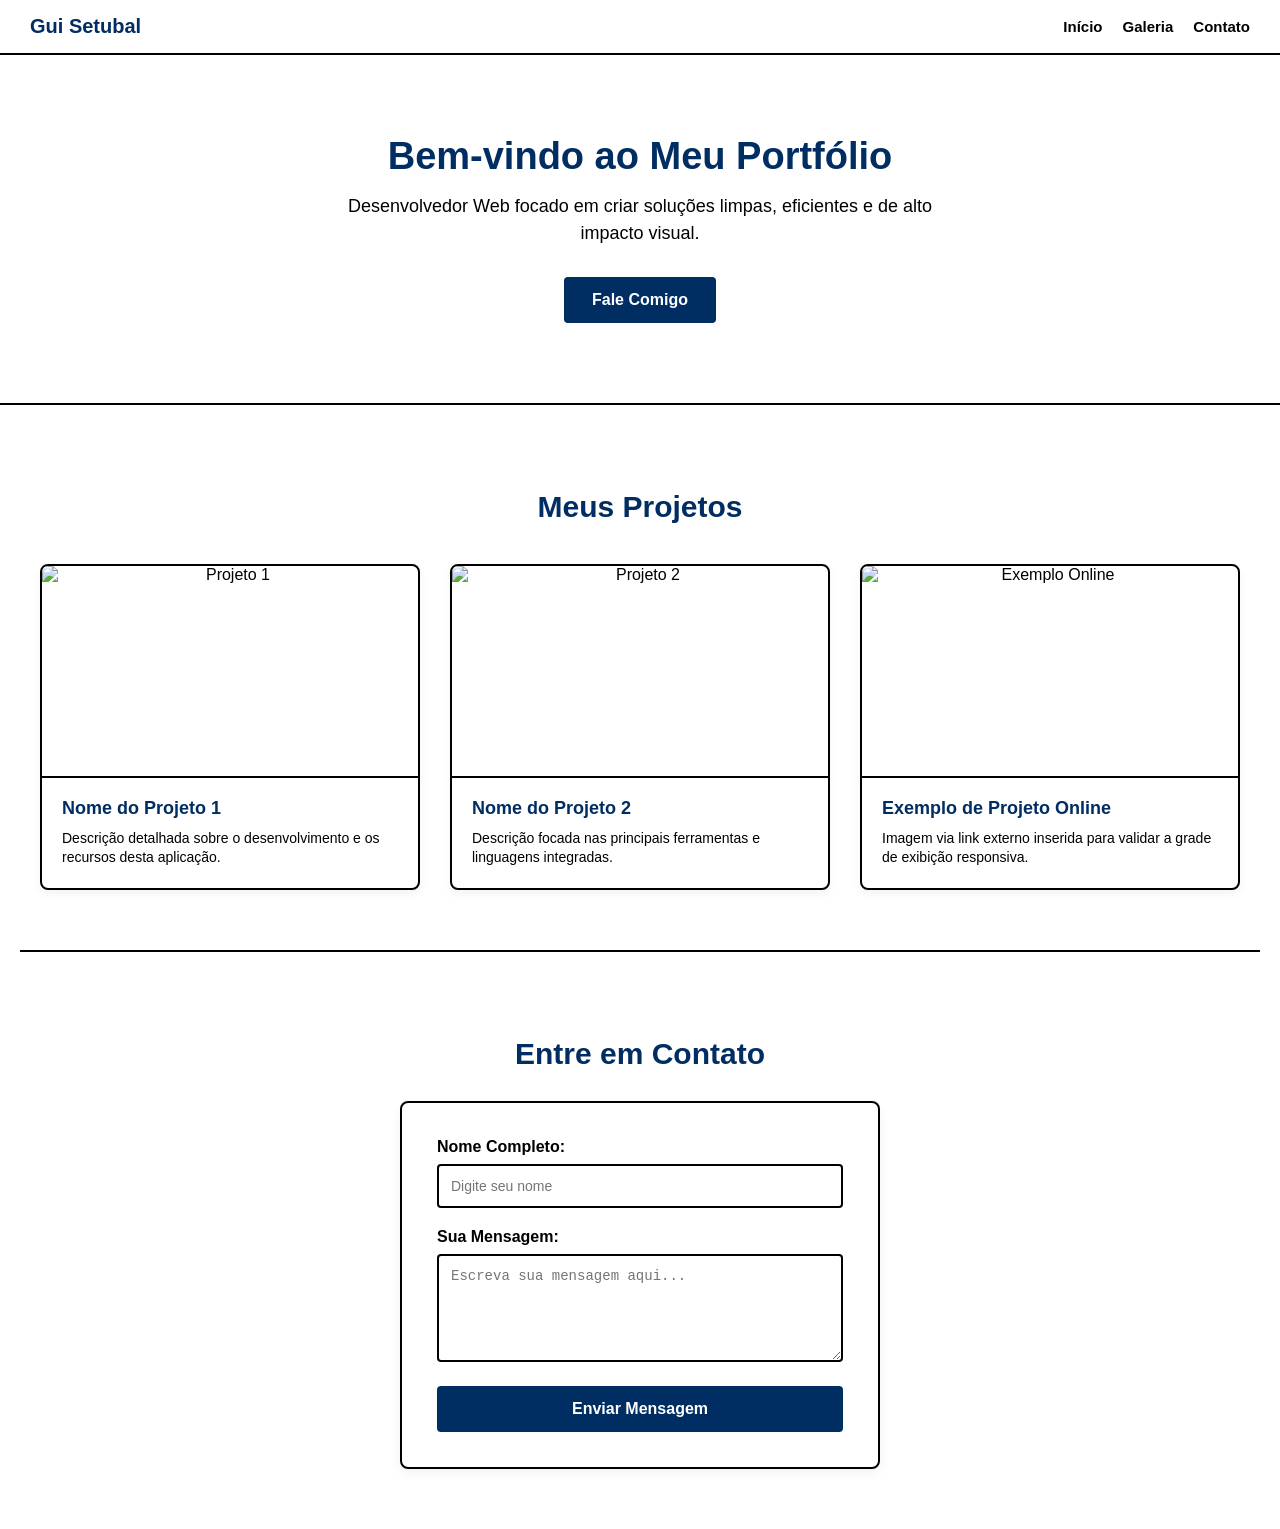
==== index.html @ 9af9012b "Revamp portfolio layout and navigation" ====
<!DOCTYPE html>
<html lang="pt-BR">
<head>
    <meta charset="UTF-8">
    <meta name="viewport" content="width=device-width, initial-scale=1.0">
    <title>Meu Portfólio Completo - Gui Setubal</title>
    <style>
        /* Paleta de Cores Estrita: Azul Escuro, Preto e Branco */
        body {
            font-family: Arial, sans-serif;
            background-color: #ffffff; /* Fundo Branco */
            margin: 0;
            padding: 0;
            color: #000000; /* Texto Preto */
            scroll-behavior: smooth; /* Rolagem suave ao clicar nos links */
        }

        /* --- MENU DE NAVEGAÇÃO --- */
        nav {
            background-color: #ffffff;
            padding: 15px 30px;
            border-bottom: 2px solid #000000; /* Divisória Preta */
            display: flex;
            justify-content: space-between;
            align-items: center;
            position: sticky;
            top: 0;
            z-index: 1000;
        }

        nav .logo {
            font-weight: bold;
            font-size: 20px;
            color: #002d62; /* Azul Escuro */
        }

        nav ul {
            list-style: none;
            margin: 0;
            padding: 0;
            display: flex;
            gap: 20px;
        }

        nav ul li a {
            text-decoration: none;
            color: #000000; /* Texto Preto */
            font-weight: bold;
            font-size: 15px;
            transition: color 0.2s;
        }

        nav ul li a:hover {
            color: #002d62; /* Azul Escuro no Hover */
        }

        /* --- SEÇÃO 1: INÍCIO (HERO) --- */
        .hero {
            text-align: center;
            padding: 80px 20px;
            background-color: #ffffff;
            border-bottom: 2px solid #000000; /* Divisória Preta */
            display: flex;
            flex-direction: column;
            align-items: center;
        }

        .hero h1 {
            font-size: 38px;
            color: #002d62; /* Azul Escuro */
            margin: 0 0 15px 0;
        }

        .hero p {
            font-size: 18px;
            color: #000000; /* Texto Preto */
            margin: 0 0 30px 0;
            max-width: 600px;
            line-height: 1.5;
        }

        .btn-acao {
            display: inline-block;
            background-color: #002d62; /* Azul Escuro */
            color: #ffffff; /* Texto Branco */
            text-decoration: none;
            padding: 14px 28px;
            border-radius: 4px;
            font-weight: bold;
            font-size: 16px;
            transition: background-color 0.2s;
        }

        .btn-acao:hover {
            background-color: #001f3f; /* Azul Mais Escuro */
        }

        /* --- SEÇÃO 2: GALERIA DE PROJETOS --- */
        .secao-galeria {
            max-width: 1200px;
            margin: 0 auto;
            padding: 60px 20px;
            text-align: center;
            border-bottom: 2px solid #000000; /* Divisória Preta */
        }

        .secao-galeria h2 {
            font-size: 30px;
            color: #002d62; /* Azul Escuro */
            margin-bottom: 40px;
        }

        .galeria-grid {
            display: grid;
            grid-template-columns: repeat(auto-fit, minmax(280px, 1fr));
            gap: 30px;
            width: 100%;
        }

        .projeto-card {
            background-color: #ffffff;
            border-radius: 8px;
            overflow: hidden;
            border: 2px solid #000000; /* Borda Preta */
            box-shadow: 0 4px 10px rgba(0,0,0,0.05);
            transition: transform 0.2s;
        }

        .projeto-card:hover {
            transform: scale(1.02);
            border-color: #002d62; /* Muda para Azul Escuro no Hover */
        }

        .projeto-card img {
            width: 100%;
            height: 210px;
            object-fit: cover;
            display: block;
            border-bottom: 2px solid #000000; /* Divisória Preta */
        }

        .projeto-info {
            padding: 20px;
            text-align: left;
        }

        .projeto-info h3 {
            margin: 0 0 10px 0;
            font-size: 18px;
            color: #002d62; /* Azul Escuro */
        }

        .projeto-info p {
            margin: 0;
            font-size: 14px;
            color: #000000; /* Texto Preto */
            line-height: 1.4;
        }

        /* --- SEÇÃO 3: FORMULÁRIO DE CONTATO --- */
        .secao-contato {
            max-width: 1200px;
            margin: 0 auto;
            padding: 60px 20px;
            display: flex;
            flex-direction: column;
            align-items: center;
            text-align: center;
        }

        .secao-contato h2 {
            font-size: 30px;
            color: #002d62; /* Azul Escuro */
            margin-bottom: 30px;
        }

        .form-container {
            background: #ffffff;
            padding: 35px;
            border-radius: 8px;
            border: 2px solid #000000; /* Borda Preta */
            box-shadow: 0 4px 12px rgba(0,0,0,0.05);
            max-width: 480px;
            width: 100%;
            box-sizing: border-box;
        }

        .form-group {
            margin-bottom: 20px;
            text-align: left;
        }

        .form-group label {
            display: block;
            margin-bottom: 8px;
            font-weight: bold;
            color: #000000; /* Texto Preto */
        }

        .form-group input, .form-group textarea {
            width: 100%;
            padding: 12px;
            border: 2px solid #000000; /* Campos com Borda Preta */
            border-radius: 4px;
            box-sizing: border-box;
            background-color: #ffffff;
            color: #000000; /* Entrada Preta */
            font-size: 14px;
        }

        .form-group input:focus, .form-group textarea:focus {
            outline: none;
            border-color: #002d62; /* Foco muda para Azul Escuro */
        }

        .btn-enviar {
            background-color: #002d62; /* Azul Escuro */
            color: #ffffff; /* Texto Branco */
            border: none;
            padding: 14px;
            width: 100%;
            border-radius: 4px;
            cursor: pointer;
            font-size: 16px;
            font-weight: bold;
            transition: background-color 0.2s;
        }

        .btn-enviar:hover {
            background-color: #001f3f; /* Azul Mais Escuro */
        }
    </style>
</head>
<body>

    <!-- Menu Superior de Navegação -->
    <nav>
        <div class="logo">Gui Setubal</div>
        <ul>
            <li><a href="#inicio">Início</a></li>
            <li><a href="#galeria">Galeria</a></li>
            <li><a href="#contato">Contato</a></li>
        </ul>
    </nav>

    <!-- 1. Seção Início -->
    <header id="inicio" class="hero">
        <h1>Bem-vindo ao Meu Portfólio</h1>
        <p>Desenvolvedor Web focado em criar soluções limpas, eficientes e de alto impacto visual.</p>
        <a href="#contato" class="btn-acao">Fale Comigo</a>
    </header>

    <!-- 2. Seção Galeria -->
    <section id="galeria" class="secao-galeria">
        <h2>Meus Projetos</h2>
        <div class="galeria-grid">
            
            <div class="projeto-card">
                <img src="foto1.jpg" alt="Projeto 1">
                <div class="projeto-info">
                    <h3>Nome do Projeto 1</h3>
                    <p>Descrição detalhada sobre o desenvolvimento e os recursos desta aplicação.</p>
                </div>
            </div>

            <div class="projeto-card">
                <img src="foto2.jpg" alt="Projeto 2">
                <div class="projeto-info">
                    <h3>Nome do Projeto 2</h3>
                    <p>Descrição focada nas principais ferramentas e linguagens integradas.</p>
                </div>
            </div>

            <div class="projeto-card">
                <img src="https://picsum.photos" alt="Exemplo Online">
                <div class="projeto-info">
                    <h3>Exemplo de Projeto Online</h3>
                    <p>Imagem via link externo inserida para validar a grade de exibição responsiva.</p>
                </div>
            </div>

        </div>
    </section>

    <!-- 3. Seção Contato -->
    <section id="contato" class="secao-contato">
        <h2>Entre em Contato</h2>
        <div class="form-container">
            <form id="meuFormulario" onsubmit="enviarFormulario(event)">
                <div class="form-group">
                    <label for="nome">Nome Completo:</label>
                    <input type="text" id="nome" required placeholder="Digite seu nome">
                </div>
                <div class="form-group">
                    <label for="mensagem">Sua Mensagem:</label>
                    <textarea id="mensagem" rows="5" required placeholder="Escreva sua mensagem aqui..."></textarea>
                </div>
                <button type="submit" class="btn-enviar">Enviar Mensagem</button>
            </form>
        </div>
    </section>

    <!-- JavaScript Simples Integrado (Alert Clássico) -->
    <script>
        function enviarFormulario(event) {
            event.preventDefault(); // Impede o reload da página
            
            alert("Mensagem enviada!"); // Retorna o comportamento original do alert
            
            document.getElementById("meuFormulario").reset(); // Limpa os campos após envio
        }
    </script>

</body>
</html>
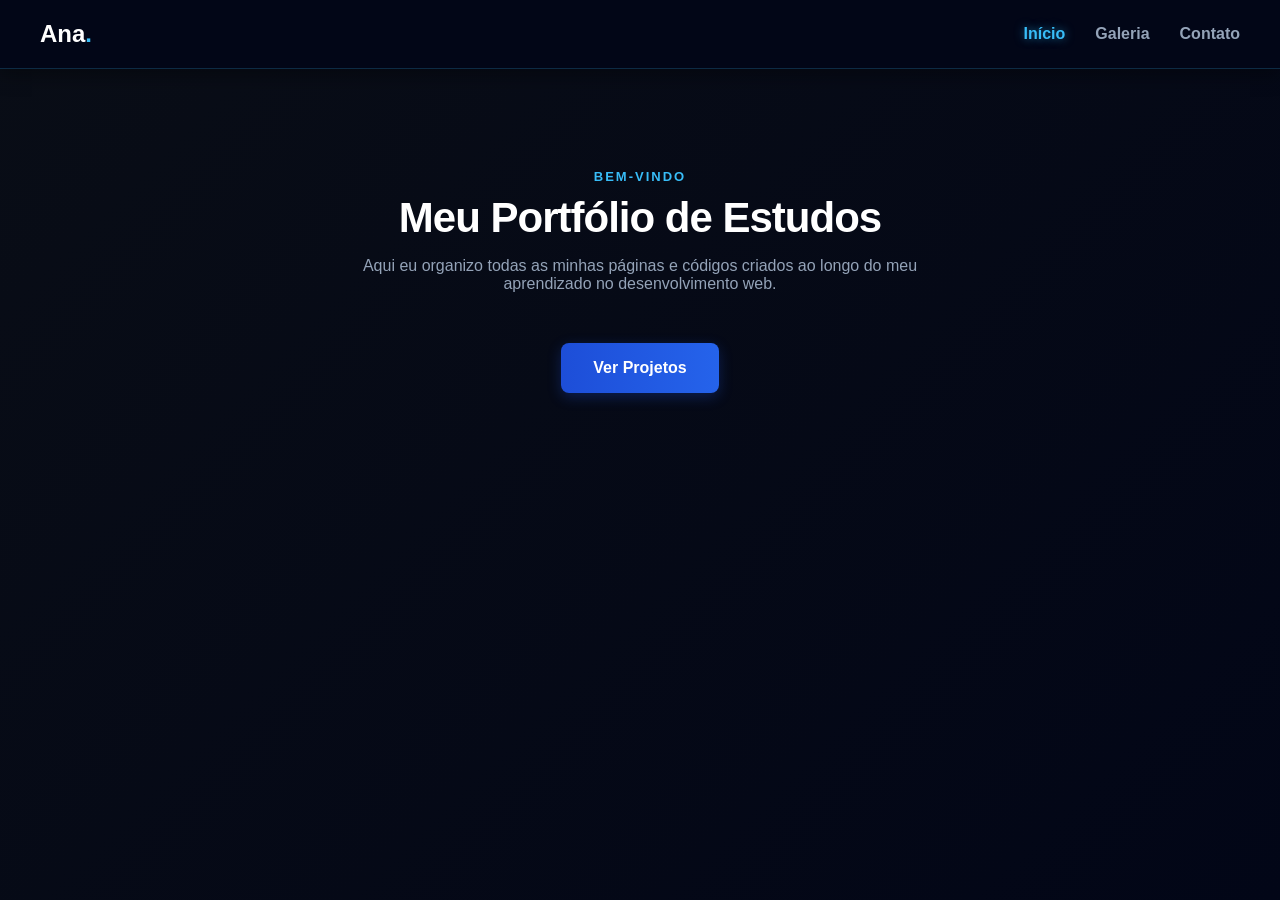
==== commit c09fdc85: "Revise index.html for new portfolio layout Replaced the original portfolio content with a new struct" ====
--- a/index.html
+++ b/index.html
@@ -3,313 +3,29 @@
 <head>
     <meta charset="UTF-8">
     <meta name="viewport" content="width=device-width, initial-scale=1.0">
-    <title>Meu Portfólio Completo - Gui Setubal</title>
-    <style>
-        /* Paleta de Cores Estrita: Azul Escuro, Preto e Branco */
-        body {
-            font-family: Arial, sans-serif;
-            background-color: #ffffff; /* Fundo Branco */
-            margin: 0;
-            padding: 0;
-            color: #000000; /* Texto Preto */
-            scroll-behavior: smooth; /* Rolagem suave ao clicar nos links */
-        }
-
-        /* --- MENU DE NAVEGAÇÃO --- */
-        nav {
-            background-color: #ffffff;
-            padding: 15px 30px;
-            border-bottom: 2px solid #000000; /* Divisória Preta */
-            display: flex;
-            justify-content: space-between;
-            align-items: center;
-            position: sticky;
-            top: 0;
-            z-index: 1000;
-        }
-
-        nav .logo {
-            font-weight: bold;
-            font-size: 20px;
-            color: #002d62; /* Azul Escuro */
-        }
-
-        nav ul {
-            list-style: none;
-            margin: 0;
-            padding: 0;
-            display: flex;
-            gap: 20px;
-        }
-
-        nav ul li a {
-            text-decoration: none;
-            color: #000000; /* Texto Preto */
-            font-weight: bold;
-            font-size: 15px;
-            transition: color 0.2s;
-        }
-
-        nav ul li a:hover {
-            color: #002d62; /* Azul Escuro no Hover */
-        }
-
-        /* --- SEÇÃO 1: INÍCIO (HERO) --- */
-        .hero {
-            text-align: center;
-            padding: 80px 20px;
-            background-color: #ffffff;
-            border-bottom: 2px solid #000000; /* Divisória Preta */
-            display: flex;
-            flex-direction: column;
-            align-items: center;
-        }
-
-        .hero h1 {
-            font-size: 38px;
-            color: #002d62; /* Azul Escuro */
-            margin: 0 0 15px 0;
-        }
-
-        .hero p {
-            font-size: 18px;
-            color: #000000; /* Texto Preto */
-            margin: 0 0 30px 0;
-            max-width: 600px;
-            line-height: 1.5;
-        }
-
-        .btn-acao {
-            display: inline-block;
-            background-color: #002d62; /* Azul Escuro */
-            color: #ffffff; /* Texto Branco */
-            text-decoration: none;
-            padding: 14px 28px;
-            border-radius: 4px;
-            font-weight: bold;
-            font-size: 16px;
-            transition: background-color 0.2s;
-        }
-
-        .btn-acao:hover {
-            background-color: #001f3f; /* Azul Mais Escuro */
-        }
-
-        /* --- SEÇÃO 2: GALERIA DE PROJETOS --- */
-        .secao-galeria {
-            max-width: 1200px;
-            margin: 0 auto;
-            padding: 60px 20px;
-            text-align: center;
-            border-bottom: 2px solid #000000; /* Divisória Preta */
-        }
-
-        .secao-galeria h2 {
-            font-size: 30px;
-            color: #002d62; /* Azul Escuro */
-            margin-bottom: 40px;
-        }
-
-        .galeria-grid {
-            display: grid;
-            grid-template-columns: repeat(auto-fit, minmax(280px, 1fr));
-            gap: 30px;
-            width: 100%;
-        }
-
-        .projeto-card {
-            background-color: #ffffff;
-            border-radius: 8px;
-            overflow: hidden;
-            border: 2px solid #000000; /* Borda Preta */
-            box-shadow: 0 4px 10px rgba(0,0,0,0.05);
-            transition: transform 0.2s;
-        }
-
-        .projeto-card:hover {
-            transform: scale(1.02);
-            border-color: #002d62; /* Muda para Azul Escuro no Hover */
-        }
-
-        .projeto-card img {
-            width: 100%;
-            height: 210px;
-            object-fit: cover;
-            display: block;
-            border-bottom: 2px solid #000000; /* Divisória Preta */
-        }
-
-        .projeto-info {
-            padding: 20px;
-            text-align: left;
-        }
-
-        .projeto-info h3 {
-            margin: 0 0 10px 0;
-            font-size: 18px;
-            color: #002d62; /* Azul Escuro */
-        }
-
-        .projeto-info p {
-            margin: 0;
-            font-size: 14px;
-            color: #000000; /* Texto Preto */
-            line-height: 1.4;
-        }
-
-        /* --- SEÇÃO 3: FORMULÁRIO DE CONTATO --- */
-        .secao-contato {
-            max-width: 1200px;
-            margin: 0 auto;
-            padding: 60px 20px;
-            display: flex;
-            flex-direction: column;
-            align-items: center;
-            text-align: center;
-        }
-
-        .secao-contato h2 {
-            font-size: 30px;
-            color: #002d62; /* Azul Escuro */
-            margin-bottom: 30px;
-        }
-
-        .form-container {
-            background: #ffffff;
-            padding: 35px;
-            border-radius: 8px;
-            border: 2px solid #000000; /* Borda Preta */
-            box-shadow: 0 4px 12px rgba(0,0,0,0.05);
-            max-width: 480px;
-            width: 100%;
-            box-sizing: border-box;
-        }
-
-        .form-group {
-            margin-bottom: 20px;
-            text-align: left;
-        }
-
-        .form-group label {
-            display: block;
-            margin-bottom: 8px;
-            font-weight: bold;
-            color: #000000; /* Texto Preto */
-        }
-
-        .form-group input, .form-group textarea {
-            width: 100%;
-            padding: 12px;
-            border: 2px solid #000000; /* Campos com Borda Preta */
-            border-radius: 4px;
-            box-sizing: border-box;
-            background-color: #ffffff;
-            color: #000000; /* Entrada Preta */
-            font-size: 14px;
-        }
-
-        .form-group input:focus, .form-group textarea:focus {
-            outline: none;
-            border-color: #002d62; /* Foco muda para Azul Escuro */
-        }
-
-        .btn-enviar {
-            background-color: #002d62; /* Azul Escuro */
-            color: #ffffff; /* Texto Branco */
-            border: none;
-            padding: 14px;
-            width: 100%;
-            border-radius: 4px;
-            cursor: pointer;
-            font-size: 16px;
-            font-weight: bold;
-            transition: background-color 0.2s;
-        }
-
-        .btn-enviar:hover {
-            background-color: #001f3f; /* Azul Mais Escuro */
-        }
-    </style>
+    <title>Início - Portfólio Ana</title>
+    <!-- Vinculando o arquivo CSS externo -->
+    <link rel="stylesheet" href="style.css">
 </head>
 <body>
 
-    <!-- Menu Superior de Navegação -->
+    <!-- Menu Superior Compartilhado -->
     <nav>
-        <div class="logo">Gui Setubal</div>
+        <div class="logo">Ana<span>.</span></div>
         <ul>
-            <li><a href="#inicio">Início</a></li>
-            <li><a href="#galeria">Galeria</a></li>
-            <li><a href="#contato">Contato</a></li>
+            <li><a href="index.html" class="active">Início</a></li>
+            <li><a href="galeria.html">Galeria</a></li>
+            <li><a href="contato.html">Contato</a></li>
         </ul>
     </nav>
 
-    <!-- 1. Seção Início -->
-    <header id="inicio" class="hero">
-        <h1>Bem-vindo ao Meu Portfólio</h1>
-        <p>Desenvolvedor Web focado em criar soluções limpas, eficientes e de alto impacto visual.</p>
-        <a href="#contato" class="btn-acao">Fale Comigo</a>
-    </header>
-
-    <!-- 2. Seção Galeria -->
-    <section id="galeria" class="secao-galeria">
-        <h2>Meus Projetos</h2>
-        <div class="galeria-grid">
-            
-            <div class="projeto-card">
-                <img src="foto1.jpg" alt="Projeto 1">
-                <div class="projeto-info">
-                    <h3>Nome do Projeto 1</h3>
-                    <p>Descrição detalhada sobre o desenvolvimento e os recursos desta aplicação.</p>
-                </div>
-            </div>
-
-            <div class="projeto-card">
-                <img src="foto2.jpg" alt="Projeto 2">
-                <div class="projeto-info">
-                    <h3>Nome do Projeto 2</h3>
-                    <p>Descrição focada nas principais ferramentas e linguagens integradas.</p>
-                </div>
-            </div>
-
-            <div class="projeto-card">
-                <img src="https://picsum.photos" alt="Exemplo Online">
-                <div class="projeto-info">
-                    <h3>Exemplo de Projeto Online</h3>
-                    <p>Imagem via link externo inserida para validar a grade de exibição responsiva.</p>
-                </div>
-            </div>
-
-        </div>
-    </section>
-
-    <!-- 3. Seção Contato -->
-    <section id="contato" class="secao-contato">
-        <h2>Entre em Contato</h2>
-        <div class="form-container">
-            <form id="meuFormulario" onsubmit="enviarFormulario(event)">
-                <div class="form-group">
-                    <label for="nome">Nome Completo:</label>
-                    <input type="text" id="nome" required placeholder="Digite seu nome">
-                </div>
-                <div class="form-group">
-                    <label for="mensagem">Sua Mensagem:</label>
-                    <textarea id="mensagem" rows="5" required placeholder="Escreva sua mensagem aqui..."></textarea>
-                </div>
-                <button type="submit" class="btn-enviar">Enviar Mensagem</button>
-            </form>
-        </div>
-    </section>
-
-    <!-- JavaScript Simples Integrado (Alert Clássico) -->
-    <script>
-        function enviarFormulario(event) {
-            event.preventDefault(); // Impede o reload da página
-            
-            alert("Mensagem enviada!"); // Retorna o comportamento original do alert
-            
-            document.getElementById("meuFormulario").reset(); // Limpa os campos após envio
-        }
-    </script>
+    <!-- Conteúdo do Início -->
+    <main class="hero-home">
+        <span class="sub-tag">Bem-vindo</span>
+        <h1>Meu Portfólio de Estudos</h1>
+        <p class="descricao-pagina" style="max-width: 600px; margin: 0 auto 30px auto;">Aqui eu organizo todas as minhas páginas e códigos criados ao longo do meu aprendizado no desenvolvimento web.</p>
+        <a href="galeria.html" class="btn-home">Ver Projetos</a>
+    </main>
 
 </body>
 </html>
--- a/style.css
+++ b/style.css
@@ -0,0 +1,240 @@
+/* ==================================================== */
+/* PALETA DE CORES: PRETO, BRANCO E AZUL (COM GLOW)     */
+/* ==================================================== */
+body {
+    font-family: 'Segoe UI', Arial, sans-serif;
+    background: linear-gradient(135deg, #090d16 0%, #020617 100%); /* Fundo Escuro Profundo */
+    margin: 0;
+    padding: 0;
+    color: #ffffff; /* Texto Branco */
+    min-height: 100vh;
+}
+
+/* --- MENU DE NAVEGAÇÃO SUPERIOR --- */
+nav {
+    background-color: #020617;
+    padding: 20px 40px;
+    border-bottom: 1px solid rgba(56, 189, 248, 0.2); /* Linha com brilho sutil */
+    display: flex;
+    justify-content: space-between;
+    align-items: center;
+    box-shadow: 0 4px 20px rgba(0, 0, 0, 0.4);
+}
+
+nav .logo {
+    font-weight: 800;
+    font-size: 24px;
+    color: #ffffff;
+}
+
+nav .logo span {
+    color: #38bdf8; /* Ponto azul iluminado no nome */
+}
+
+nav ul {
+    list-style: none;
+    margin: 0;
+    padding: 0;
+    display: flex;
+    gap: 30px;
+}
+
+nav ul li a {
+    text-decoration: none;
+    color: #94a3b8;
+    font-weight: 600;
+    font-size: 16px;
+    transition: all 0.3s ease;
+}
+
+nav ul li a:hover, nav ul li a.active {
+    color: #38bdf8; /* Azul iluminado */
+    text-shadow: 0 0 10px rgba(56, 189, 248, 0.6); /* Brilho suave */
+}
+
+/* --- SEÇÃO PRINCIPAL / TEXTOS --- */
+main {
+    max-width: 1200px;
+    margin: 0 auto;
+    padding: 60px 20px;
+    text-align: center;
+}
+
+.sub-tag {
+    color: #38bdf8;
+    font-size: 13px;
+    font-weight: 700;
+    text-transform: uppercase;
+    letter-spacing: 2px;
+    margin-bottom: 10px;
+    display: block;
+}
+
+h1 {
+    font-size: 42px;
+    color: #ffffff;
+    margin: 0 0 15px 0;
+    font-weight: 800;
+    letter-spacing: -1px;
+}
+
+.descricao-pagina {
+    color: #94a3b8;
+    font-size: 16px;
+    margin-bottom: 50px;
+}
+
+/* --- GRID DA GALERIA DE PROJETOS --- */
+.galeria-grid {
+    display: grid;
+    grid-template-columns: repeat(auto-fit, minmax(300px, 1fr));
+    gap: 30px;
+    width: 100%;
+}
+
+.projeto-card {
+    background-color: #0f172a; /* Caixa do card escura */
+    border-radius: 12px;
+    overflow: hidden;
+    border: 1px solid rgba(255, 255, 255, 0.05);
+    box-shadow: 0 10px 30px rgba(0, 0, 0, 0.3);
+    transition: all 0.3s ease;
+}
+
+.projeto-card:hover {
+    transform: translateY(-5px);
+    border-color: rgba(56, 189, 248, 0.4);
+    box-shadow: 0 10px 30px rgba(56, 189, 248, 0.1); /* Iluminação externa ao passar o mouse */
+}
+
+/* Bloco colorido simulando a imagem enviada */
+.projeto-banner {
+    height: 180px;
+    display: flex;
+    justify-content: center;
+    align-items: center;
+    font-size: 32px;
+    font-weight: 800;
+    color: #ffffff;
+    letter-spacing: 1px;
+}
+
+/* Cores dos Banners baseados na foto do usuário */
+.banner-html { background: linear-gradient(135deg, #1e40af 0%, #3b82f6 100%); }
+.banner-css { background: linear-gradient(135deg, #86198f 0%, #d946ef 100%); }
+.banner-js { background: linear-gradient(135deg, #065f46 0%, #10b981 100%); }
+
+.projeto-info {
+    padding: 25px;
+    text-align: left;
+}
+
+.projeto-tag {
+    color: #38bdf8;
+    font-size: 11px;
+    font-weight: 700;
+    text-transform: uppercase;
+    letter-spacing: 1px;
+    display: block;
+    margin-bottom: 8px;
+}
+
+.projeto-info h3 {
+    margin: 0 0 10px 0;
+    font-size: 20px;
+    color: #ffffff;
+    font-weight: 700;
+}
+
+.projeto-info p {
+    margin: 0;
+    font-size: 14px;
+    color: #94a3b8;
+    line-height: 1.5;
+}
+
+/* --- ESTRUTURA DO FORMULÁRIO DE CONTATO --- */
+.form-container {
+    background-color: #0f172a;
+    padding: 40px;
+    border-radius: 12px;
+    border: 1px solid rgba(255, 255, 255, 0.05);
+    box-shadow: 0 10px 30px rgba(0, 0, 0, 0.3);
+    max-width: 500px;
+    width: 100%;
+    box-sizing: border-box;
+    margin: 0 auto;
+}
+
+.form-group {
+    margin-bottom: 25px;
+    text-align: left;
+}
+
+.form-group label {
+    display: block;
+    margin-bottom: 8px;
+    font-weight: 600;
+    color: #94a3b8;
+    font-size: 14px;
+}
+
+.form-group input, .form-group textarea {
+    width: 100%;
+    padding: 14px;
+    border: 1px solid #334155;
+    border-radius: 8px;
+    box-sizing: border-box;
+    background-color: #020617;
+    color: #ffffff;
+    font-size: 15px;
+    font-family: inherit;
+    transition: all 0.3s ease;
+}
+
+.form-group input:focus, .form-group textarea:focus {
+    outline: none;
+    border-color: #38bdf8;
+    box-shadow: 0 0 0 3px rgba(56, 189, 248, 0.15);
+}
+
+.btn-enviar {
+    background: linear-gradient(90deg, #1d4ed8 0%, #2563eb 100%);
+    color: #ffffff;
+    border: none;
+    padding: 16px;
+    width: 100%;
+    border-radius: 8px;
+    cursor: pointer;
+    font-size: 16px;
+    font-weight: bold;
+    box-shadow: 0 4px 14px rgba(29, 78, 216, 0.3);
+    transition: all 0.2s ease;
+}
+
+.btn-enviar:hover {
+    opacity: 0.95;
+    box-shadow: 0 4px 20px rgba(56, 189, 248, 0.4);
+}
+
+/* --- SEÇÃO HERO DA HOME --- */
+.hero-home {
+    padding: 100px 20px;
+}
+
+.btn-home {
+    display: inline-block;
+    background: linear-gradient(90deg, #1d4ed8 0%, #2563eb 100%);
+    color: white;
+    text-decoration: none;
+    padding: 16px 32px;
+    border-radius: 8px;
+    font-weight: bold;
+    box-shadow: 0 4px 14px rgba(29, 78, 216, 0.3);
+    transition: all 0.2s ease;
+    margin-top: 20px;
+}
+
+.btn-home:hover {
+    box-shadow: 0 4px 20px rgba(56, 189, 248, 0.4);
+}
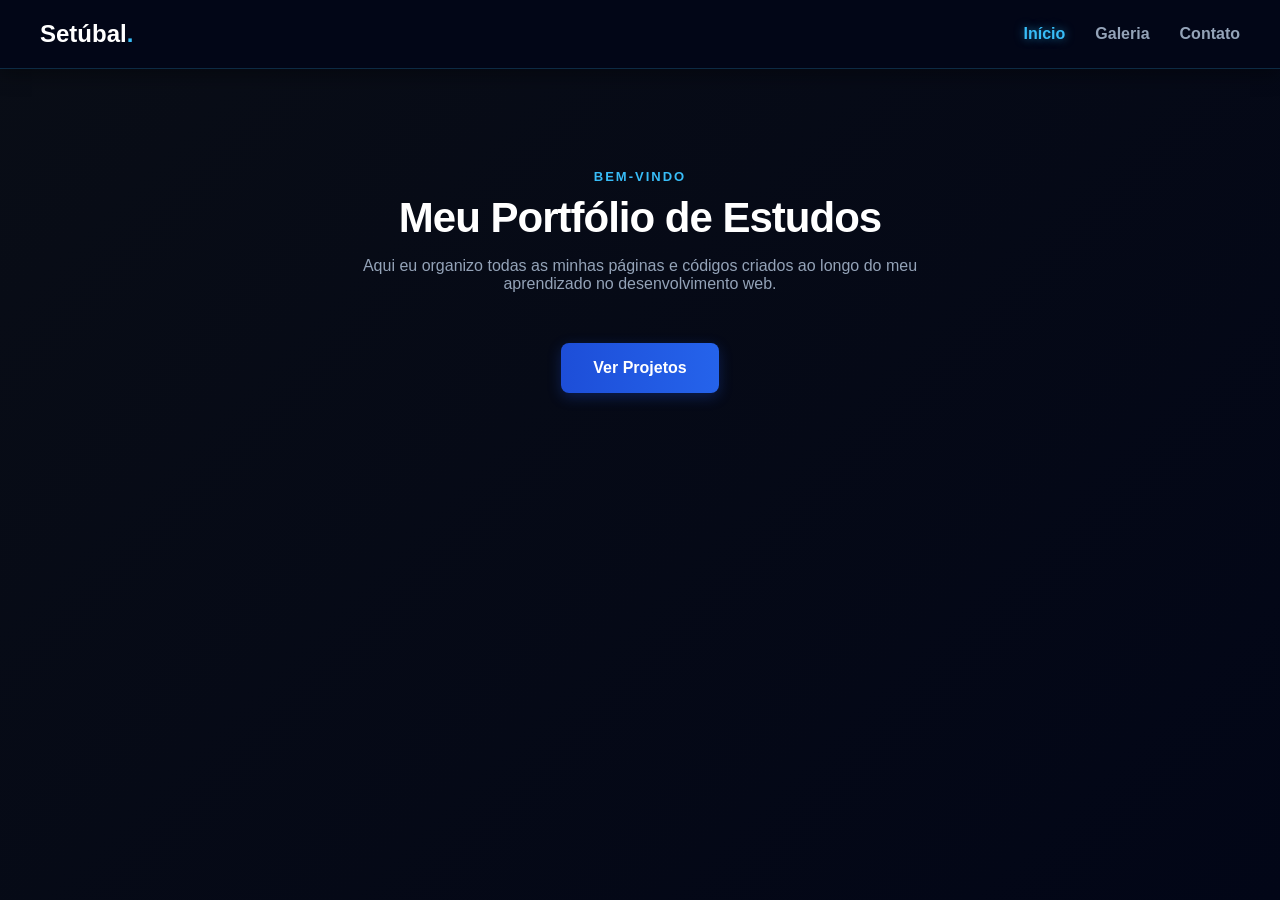
==== commit fdcfe18e: "Update portfolio title and logo in index.html" ====
--- a/index.html
+++ b/index.html
@@ -3,15 +3,14 @@
 <head>
     <meta charset="UTF-8">
     <meta name="viewport" content="width=device-width, initial-scale=1.0">
-    <title>Início - Portfólio Ana</title>
-    <!-- Vinculando o arquivo CSS externo -->
+    <title>Início - Portfólio Setúbal</title>
     <link rel="stylesheet" href="style.css">
 </head>
 <body>
 
-    <!-- Menu Superior Compartilhado -->
+    <!-- Menu Superior Atualizado -->
     <nav>
-        <div class="logo">Ana<span>.</span></div>
+        <div class="logo">Setúbal<span>.</span></div>
         <ul>
             <li><a href="index.html" class="active">Início</a></li>
             <li><a href="galeria.html">Galeria</a></li>
@@ -19,7 +18,6 @@
         </ul>
     </nav>
 
-    <!-- Conteúdo do Início -->
     <main class="hero-home">
         <span class="sub-tag">Bem-vindo</span>
         <h1>Meu Portfólio de Estudos</h1>
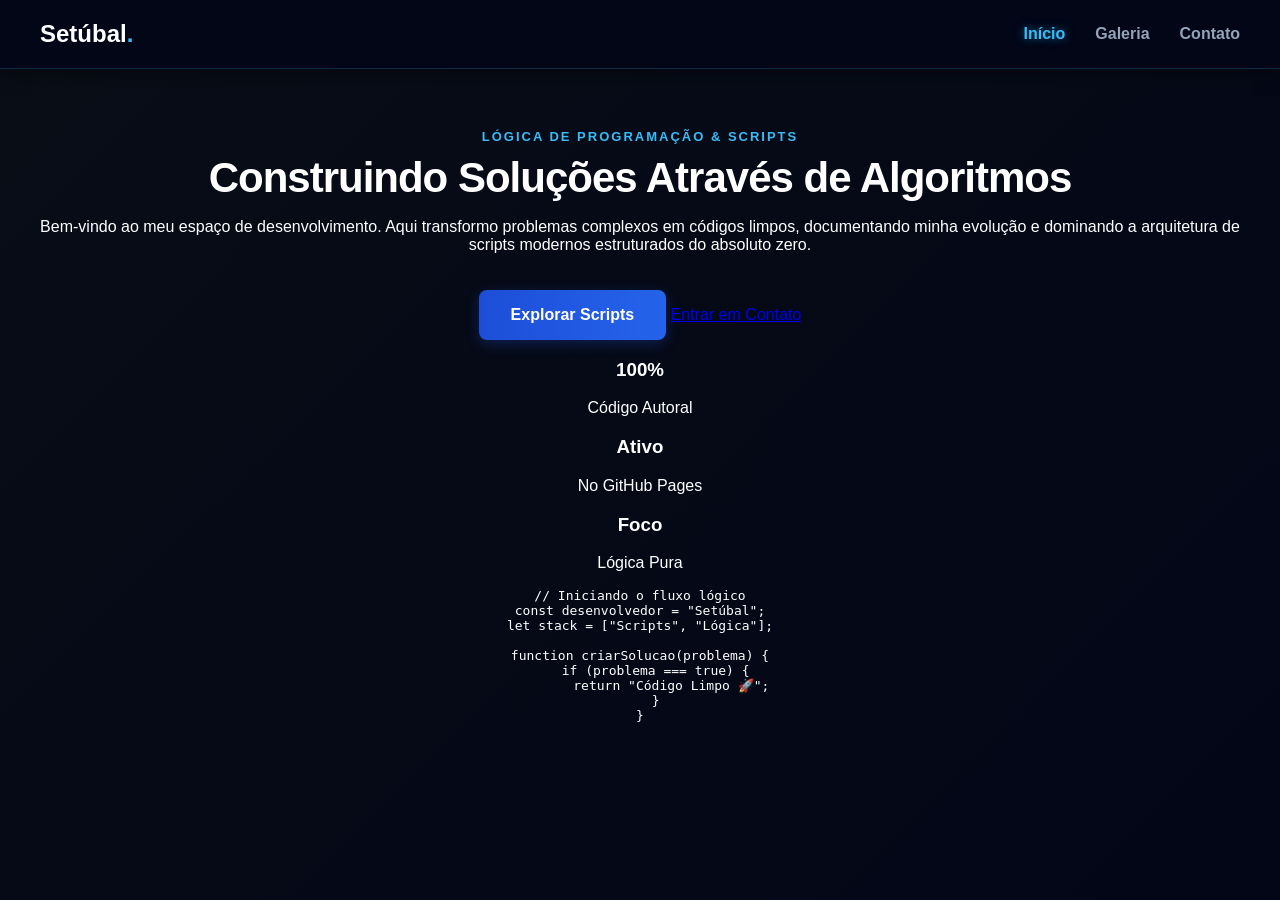
==== commit a4203711: "Revamp index.html for improved layout and content Updated the HTML structure to enhance visual impac" ====
--- a/index.html
+++ b/index.html
@@ -4,11 +4,12 @@
     <meta charset="UTF-8">
     <meta name="viewport" content="width=device-width, initial-scale=1.0">
     <title>Início - Portfólio Setúbal</title>
+    <!-- Vinculando o arquivo CSS externo -->
     <link rel="stylesheet" href="style.css">
 </head>
 <body>
 
-    <!-- Menu Superior Atualizado -->
+    <!-- Menu Superior -->
     <nav>
         <div class="logo">Setúbal<span>.</span></div>
         <ul>
@@ -18,11 +19,57 @@
         </ul>
     </nav>
 
-    <main class="hero-home">
-        <span class="sub-tag">Bem-vindo</span>
-        <h1>Meu Portfólio de Estudos</h1>
-        <p class="descricao-pagina" style="max-width: 600px; margin: 0 auto 30px auto;">Aqui eu organizo todas as minhas páginas e códigos criados ao longo do meu aprendizado no desenvolvimento web.</p>
-        <a href="galeria.html" class="btn-home">Ver Projetos</a>
+    <!-- Estrutura Hero de Alto Impacto Visual -->
+    <main class="hero-container">
+        <!-- Coluna da Esquerda: Textos e Botões -->
+        <div class="hero-conteudo">
+            <span class="sub-tag">Lógica de Programação & Scripts</span>
+            <h1>Construindo Soluções Através de <span class="texto-gradiente">Algoritmos</span></h1>
+            <p class="descricao-hero">
+                Bem-vindo ao meu espaço de desenvolvimento. Aqui transformo problemas complexos em códigos limpos, documentando minha evolução e dominando a arquitetura de scripts modernos estruturados do absoluto zero.
+            </p>
+            
+            <div class="hero-botoes">
+                <a href="galeria.html" class="btn-home">Explorar Scripts</a>
+                <a href="contato.html" class="btn-secundario">Entrar em Contato</a>
+            </div>
+
+            <!-- Pequenos Indicadores de Destaque -->
+            <div class="hero-stats">
+                <div class="stat-item">
+                    <h3>100%</h3>
+                    <p>Código Autoral</p>
+                </div>
+                <div class="stat-item">
+                    <h3>Ativo</h3>
+                    <p>No GitHub Pages</p>
+                </div>
+                <div class="stat-item">
+                    <h3>Foco</h3>
+                    <p>Lógica Pura</p>
+                </div>
+            </div>
+        </div>
+
+        <!-- Coluna da Direita: Elemento Visual Abstrato (Ilustração de Código) -->
+        <div class="hero-visual">
+            <div class="caixa-codigo-decorativa">
+                <div class="topo-janela">
+                    <span class="ponto vermelha"></span>
+                    <span class="ponto amarela"></span>
+                    <span class="ponto verde"></span>
+                </div>
+                <pre><code><span class="comentario">// Iniciando o fluxo lógico</span>
+<span class="palavra-chave">const</span> desenvolvedor = <span class="texto">"Setúbal"</span>;
+<span class="palavra-chave">let</span> stack = [<span class="texto">"Scripts"</span>, <span class="texto">"Lógica"</span>];
+
+<span class="palavra-chave">function</span> <span class="funcao">criarSolucao</span>(problema) {
+    <span class="palavra-chave">if</span> (problema === <span class="palavra-chave">true</span>) {
+        <span class="palavra-chave">return</span> <span class="texto">"Código Limpo 🚀"</span>;
+    }
+}</code></pre>
+            </div>
+        </div>
     </main>
 
 </body>
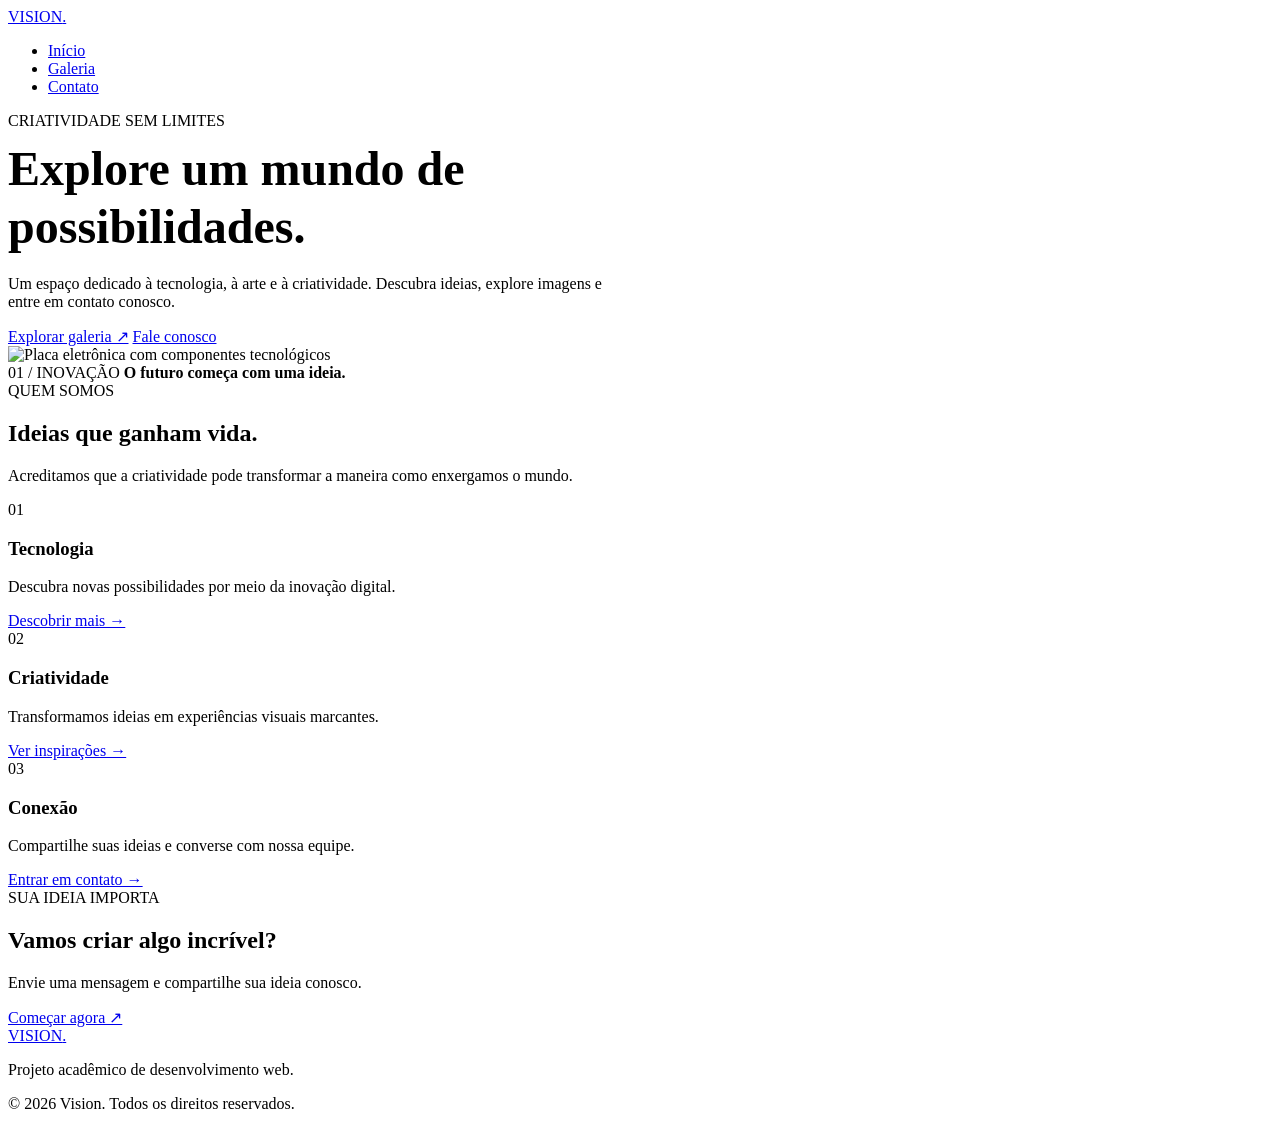
==== commit f718c29a: "Revamp index.html with new layout and content Updated the HTML structure and content for the homepag" ====
--- a/index.html
+++ b/index.html
@@ -1,76 +1,107 @@
+
 <!DOCTYPE html>
 <html lang="pt-BR">
 <head>
     <meta charset="UTF-8">
     <meta name="viewport" content="width=device-width, initial-scale=1.0">
-    <title>Início - Portfólio Setúbal</title>
-    <!-- Vinculando o arquivo CSS externo -->
+    <meta name="description" content="Explore um mundo de criatividade, tecnologia e inspiração.">
+    <title>Vision | Página Inicial</title>
     <link rel="stylesheet" href="style.css">
 </head>
 <body>
 
-    <!-- Menu Superior -->
-    <nav>
-        <div class="logo">Setúbal<span>.</span></div>
-        <ul>
-            <li><a href="index.html" class="active">Início</a></li>
-            <li><a href="galeria.html">Galeria</a></li>
-            <li><a href="contato.html">Contato</a></li>
-        </ul>
-    </nav>
+    <header class="topo">
+        <a href="index.html" class="logo">VISION<span>.</span></a>
 
-    <!-- Estrutura Hero de Alto Impacto Visual -->
-    <main class="hero-container">
-        <!-- Coluna da Esquerda: Textos e Botões -->
-        <div class="hero-conteudo">
-            <span class="sub-tag">Lógica de Programação & Scripts</span>
-            <h1>Construindo Soluções Através de <span class="texto-gradiente">Algoritmos</span></h1>
-            <p class="descricao-hero">
-                Bem-vindo ao meu espaço de desenvolvimento. Aqui transformo problemas complexos em códigos limpos, documentando minha evolução e dominando a arquitetura de scripts modernos estruturados do absoluto zero.
-            </p>
-            
-            <div class="hero-botoes">
-                <a href="galeria.html" class="btn-home">Explorar Scripts</a>
-                <a href="contato.html" class="btn-secundario">Entrar em Contato</a>
+        <nav aria-label="Menu principal">
+            <ul class="menu">
+                <li><a href="index.html" class="ativo">Início</a></li>
+                <li><a href="galeria.html">Galeria</a></li>
+                <li><a href="contato.html">Contato</a></li>
+            </ul>
+        </nav>
+    </header>
+
+    <main>
+        <section class="hero">
+            <div class="hero-conteudo">
+                <span class="etiqueta">CRIATIVIDADE SEM LIMITES</span>
+
+                <h1>Explore um mundo de
+                    <span>possibilidades.</span>
+                </h1>
+
+                <p>
+                    Um espaço dedicado à tecnologia, à arte e à criatividade.
+                    Descubra ideias, explore imagens e entre em contato conosco.
+                </p>
+
+                <div class="botoes">
+                    <a href="galeria.html" class="botao">Explorar galeria ↗</a>
+                    <a href="contato.html" class="botao botao-secundario">Fale conosco</a>
+                </div>
             </div>
 
-            <!-- Pequenos Indicadores de Destaque -->
-            <div class="hero-stats">
-                <div class="stat-item">
-                    <h3>100%</h3>
-                    <p>Código Autoral</p>
-                </div>
-                <div class="stat-item">
-                    <h3>Ativo</h3>
-                    <p>No GitHub Pages</p>
-                </div>
-                <div class="stat-item">
-                    <h3>Foco</h3>
-                    <p>Lógica Pura</p>
+            <div class="hero-imagem">
+                <img
+                    src="https://images.unsplash.com/photo-1518770660439-4636190af475?auto=format&fit=crop&w=900&q=85"
+                    alt="Placa eletrônica com componentes tecnológicos">
+                <div class="imagem-legenda">
+                    <span>01 / INOVAÇÃO</span>
+                    <strong>O futuro começa com uma ideia.</strong>
                 </div>
             </div>
-        </div>
+        </section>
 
-        <!-- Coluna da Direita: Elemento Visual Abstrato (Ilustração de Código) -->
-        <div class="hero-visual">
-            <div class="caixa-codigo-decorativa">
-                <div class="topo-janela">
-                    <span class="ponto vermelha"></span>
-                    <span class="ponto amarela"></span>
-                    <span class="ponto verde"></span>
-                </div>
-                <pre><code><span class="comentario">// Iniciando o fluxo lógico</span>
-<span class="palavra-chave">const</span> desenvolvedor = <span class="texto">"Setúbal"</span>;
-<span class="palavra-chave">let</span> stack = [<span class="texto">"Scripts"</span>, <span class="texto">"Lógica"</span>];
+        <section class="sobre secao">
+            <div class="titulo-secao">
+                <span class="etiqueta">QUEM SOMOS</span>
+                <h2>Ideias que ganham <span>vida.</span></h2>
+                <p>
+                    Acreditamos que a criatividade pode transformar
+                    a maneira como enxergamos o mundo.
+                </p>
+            </div>
 
-<span class="palavra-chave">function</span> <span class="funcao">criarSolucao</span>(problema) {
-    <span class="palavra-chave">if</span> (problema === <span class="palavra-chave">true</span>) {
-        <span class="palavra-chave">return</span> <span class="texto">"Código Limpo 🚀"</span>;
-    }
-}</code></pre>
+            <div class="cards">
+                <article class="card">
+                    <span class="numero">01</span>
+                    <h3>Tecnologia</h3>
+                    <p>Descubra novas possibilidades por meio da inovação digital.</p>
+                    <a href="galeria.html">Descobrir mais →</a>
+                </article>
+
+                <article class="card">
+                    <span class="numero">02</span>
+                    <h3>Criatividade</h3>
+                    <p>Transformamos ideias em experiências visuais marcantes.</p>
+                    <a href="galeria.html">Ver inspirações →</a>
+                </article>
+
+                <article class="card">
+                    <span class="numero">03</span>
+                    <h3>Conexão</h3>
+                    <p>Compartilhe suas ideias e converse com nossa equipe.</p>
+                    <a href="contato.html">Entrar em contato →</a>
+                </article>
             </div>
-        </div>
+        </section>
+
+        <section class="chamada">
+            <div>
+                <span class="etiqueta">SUA IDEIA IMPORTA</span>
+                <h2>Vamos criar algo incrível?</h2>
+                <p>Envie uma mensagem e compartilhe sua ideia conosco.</p>
+            </div>
+            <a href="contato.html" class="botao">Começar agora ↗</a>
+        </section>
     </main>
+
+    <footer class="rodape">
+        <a href="index.html" class="logo">VISION<span>.</span></a>
+        <p>Projeto acadêmico de desenvolvimento web.</p>
+        <p>© 2026 Vision. Todos os direitos reservados.</p>
+    </footer>
 
 </body>
 </html>
--- a/style.css
+++ b/style.css
@@ -1,240 +1,170 @@
 /* ==================================================== */
-/* PALETA DE CORES: PRETO, BRANCO E AZUL (COM GLOW)     */
+/* NOVOS ESTILOS REFINADOS PARA A PÁGINA INICIAL        */
 /* ==================================================== */
-body {
-    font-family: 'Segoe UI', Arial, sans-serif;
-    background: linear-gradient(135deg, #090d16 0%, #020617 100%); /* Fundo Escuro Profundo */
-    margin: 0;
-    padding: 0;
-    color: #ffffff; /* Texto Branco */
-    min-height: 100vh;
+
+/* Container dividido em duas colunas responsivas */
+.hero-container {
+    display: flex;
+    align-items: center;
+    justify-content: space-between;
+    gap: 50px;
+    max-width: 1200px;
+    margin: 40px auto;
+    padding: 40px 20px;
+    text-align: left; /* Alinhamento profissional à esquerda */
 }
 
-/* --- MENU DE NAVEGAÇÃO SUPERIOR --- */
-nav {
-    background-color: #020617;
-    padding: 20px 40px;
-    border-bottom: 1px solid rgba(56, 189, 248, 0.2); /* Linha com brilho sutil */
-    display: flex;
-    justify-content: space-between;
-    align-items: center;
-    box-shadow: 0 4px 20px rgba(0, 0, 0, 0.4);
+.hero-conteudo {
+    flex: 1;
+    max-width: 600px;
 }
 
-nav .logo {
-    font-weight: 800;
-    font-size: 24px;
-    color: #ffffff;
+.hero-conteudo h1 {
+    font-size: 48px;
+    line-height: 1.2;
+    margin-top: 10px;
+    margin-bottom: 20px;
 }
 
-nav .logo span {
-    color: #38bdf8; /* Ponto azul iluminado no nome */
+/* Efeito de Texto Gradiente com Brilho */
+.texto-gradiente {
+    background: linear-gradient(90deg, #38bdf8 0%, #6366f1 100%);
+    -webkit-background-clip: text;
+    -webkit-text-fill-color: transparent;
+    text-shadow: 0 0 30px rgba(56, 189, 248, 0.2);
 }
 
-nav ul {
-    list-style: none;
-    margin: 0;
-    padding: 0;
-    display: flex;
-    gap: 30px;
+.descricao-hero {
+    color: #94a3b8;
+    font-size: 18px;
+    line-height: 1.6;
+    margin-bottom: 35px;
 }
 
-nav ul li a {
-    text-decoration: none;
-    color: #94a3b8;
-    font-weight: 600;
-    font-size: 16px;
-    transition: all 0.3s ease;
+/* Área de botões alinhados */
+.hero-botoes {
+    display: flex;
+    gap: 15px;
+    margin-bottom: 45px;
 }
 
-nav ul li a:hover, nav ul li a.active {
-    color: #38bdf8; /* Azul iluminado */
-    text-shadow: 0 0 10px rgba(56, 189, 248, 0.6); /* Brilho suave */
-}
-
-/* --- SEÇÃO PRINCIPAL / TEXTOS --- */
-main {
-    max-width: 1200px;
-    margin: 0 auto;
-    padding: 60px 20px;
-    text-align: center;
-}
-
-.sub-tag {
-    color: #38bdf8;
-    font-size: 13px;
-    font-weight: 700;
-    text-transform: uppercase;
-    letter-spacing: 2px;
-    margin-bottom: 10px;
-    display: block;
-}
-
-h1 {
-    font-size: 42px;
+.btn-secundario {
+    display: inline-block;
+    background-color: transparent;
     color: #ffffff;
-    margin: 0 0 15px 0;
-    font-weight: 800;
-    letter-spacing: -1px;
-}
-
-.descricao-pagina {
-    color: #94a3b8;
-    font-size: 16px;
-    margin-bottom: 50px;
-}
-
-/* --- GRID DA GALERIA DE PROJETOS --- */
-.galeria-grid {
-    display: grid;
-    grid-template-columns: repeat(auto-fit, minmax(300px, 1fr));
-    gap: 30px;
-    width: 100%;
-}
-
-.projeto-card {
-    background-color: #0f172a; /* Caixa do card escura */
-    border-radius: 12px;
-    overflow: hidden;
-    border: 1px solid rgba(255, 255, 255, 0.05);
-    box-shadow: 0 10px 30px rgba(0, 0, 0, 0.3);
-    transition: all 0.3s ease;
-}
-
-.projeto-card:hover {
-    transform: translateY(-5px);
-    border-color: rgba(56, 189, 248, 0.4);
-    box-shadow: 0 10px 30px rgba(56, 189, 248, 0.1); /* Iluminação externa ao passar o mouse */
-}
-
-/* Bloco colorido simulando a imagem enviada */
-.projeto-banner {
-    height: 180px;
-    display: flex;
-    justify-content: center;
-    align-items: center;
-    font-size: 32px;
-    font-weight: 800;
-    color: #ffffff;
-    letter-spacing: 1px;
-}
-
-/* Cores dos Banners baseados na foto do usuário */
-.banner-html { background: linear-gradient(135deg, #1e40af 0%, #3b82f6 100%); }
-.banner-css { background: linear-gradient(135deg, #86198f 0%, #d946ef 100%); }
-.banner-js { background: linear-gradient(135deg, #065f46 0%, #10b981 100%); }
-
-.projeto-info {
-    padding: 25px;
-    text-align: left;
-}
-
-.projeto-tag {
-    color: #38bdf8;
-    font-size: 11px;
-    font-weight: 700;
-    text-transform: uppercase;
-    letter-spacing: 1px;
-    display: block;
-    margin-bottom: 8px;
-}
-
-.projeto-info h3 {
-    margin: 0 0 10px 0;
-    font-size: 20px;
-    color: #ffffff;
-    font-weight: 700;
-}
-
-.projeto-info p {
-    margin: 0;
-    font-size: 14px;
-    color: #94a3b8;
-    line-height: 1.5;
-}
-
-/* --- ESTRUTURA DO FORMULÁRIO DE CONTATO --- */
-.form-container {
-    background-color: #0f172a;
-    padding: 40px;
-    border-radius: 12px;
-    border: 1px solid rgba(255, 255, 255, 0.05);
-    box-shadow: 0 10px 30px rgba(0, 0, 0, 0.3);
-    max-width: 500px;
-    width: 100%;
-    box-sizing: border-box;
-    margin: 0 auto;
-}
-
-.form-group {
-    margin-bottom: 25px;
-    text-align: left;
-}
-
-.form-group label {
-    display: block;
-    margin-bottom: 8px;
-    font-weight: 600;
-    color: #94a3b8;
-    font-size: 14px;
-}
-
-.form-group input, .form-group textarea {
-    width: 100%;
-    padding: 14px;
-    border: 1px solid #334155;
-    border-radius: 8px;
-    box-sizing: border-box;
-    background-color: #020617;
-    color: #ffffff;
-    font-size: 15px;
-    font-family: inherit;
-    transition: all 0.3s ease;
-}
-
-.form-group input:focus, .form-group textarea:focus {
-    outline: none;
-    border-color: #38bdf8;
-    box-shadow: 0 0 0 3px rgba(56, 189, 248, 0.15);
-}
-
-.btn-enviar {
-    background: linear-gradient(90deg, #1d4ed8 0%, #2563eb 100%);
-    color: #ffffff;
-    border: none;
-    padding: 16px;
-    width: 100%;
-    border-radius: 8px;
-    cursor: pointer;
-    font-size: 16px;
-    font-weight: bold;
-    box-shadow: 0 4px 14px rgba(29, 78, 216, 0.3);
-    transition: all 0.2s ease;
-}
-
-.btn-enviar:hover {
-    opacity: 0.95;
-    box-shadow: 0 4px 20px rgba(56, 189, 248, 0.4);
-}
-
-/* --- SEÇÃO HERO DA HOME --- */
-.hero-home {
-    padding: 100px 20px;
-}
-
-.btn-home {
-    display: inline-block;
-    background: linear-gradient(90deg, #1d4ed8 0%, #2563eb 100%);
-    color: white;
     text-decoration: none;
     padding: 16px 32px;
     border-radius: 8px;
     font-weight: bold;
-    box-shadow: 0 4px 14px rgba(29, 78, 216, 0.3);
-    transition: all 0.2s ease;
-    margin-top: 20px;
+    border: 1px solid rgba(255, 255, 255, 0.15);
+    transition: all 0.3s ease;
 }
 
-.btn-home:hover {
-    box-shadow: 0 4px 20px rgba(56, 189, 248, 0.4);
+.btn-secundario:hover {
+    border-color: #38bdf8;
+    color: #38bdf8;
+    box-shadow: 0 0 15px rgba(56, 189, 248, 0.15);
 }
+
+/* Painel de Estatísticas Fictícias */
+.hero-stats {
+    display: flex;
+    gap: 40px;
+    border-top: 1px solid rgba(255, 255, 255, 0.05);
+    padding-top: 30px;
+}
+
+.stat-item h3 {
+    margin: 0;
+    font-size: 26px;
+    color: #38bdf8;
+    text-shadow: 0 0 10px rgba(56, 189, 248, 0.3);
+}
+
+.stat-item p {
+    margin: 5px 0 0 0;
+    font-size: 13px;
+    color: #64748b;
+    text-transform: uppercase;
+    letter-spacing: 1px;
+}
+
+/* Ilustração Visual Decorativa de Código (Coluna Direita) */
+.hero-visual {
+    flex: 1;
+    display: flex;
+    justify-content: center;
+    position: relative;
+}
+
+/* Simula uma janela de IDE / Editor de Código flutuando */
+.caixa-codigo-decorativa {
+    background-color: #0b0f19;
+    border: 1px solid rgba(56, 189, 248, 0.2);
+    border-radius: 12px;
+    width: 100%;
+    max-width: 450px;
+    box-shadow: 0 20px 40px rgba(0, 0, 0, 0.5), 0 0 40px rgba(56, 189, 248, 0.05);
+    font-family: 'Courier New', Courier, monospace;
+    font-size: 14px;
+    overflow: hidden;
+    animation: flutuarAnima 4s ease-in-out infinite; /* Efeito flutuante sutil */
+}
+
+.topo-janela {
+    background-color: #020617;
+    padding: 12px;
+    display: flex;
+    gap: 8px;
+    border-bottom: 1px solid rgba(255, 255, 255, 0.05);
+}
+
+.topo-janela .ponto {
+    width: 10px;
+    height: 10px;
+    border-radius: 50%;
+    display: inline-block;
+}
+.topo-janela .vermelha { background-color: #ef4444; }
+.topo-janela .amarela { background-color: #eab308; }
+.topo-janela .verde { background-color: #22c55e; }
+
+.caixa-codigo-decorativa pre {
+    margin: 0;
+    padding: 20px;
+    text-align: left;
+    line-height: 1.5;
+}
+
+/* Cores do código falso */
+.comentario { color: #64748b; font-style: italic; }
+.palavra-chave { color: #f43f5e; }
+.texto { color: #10b981; }
+.funcao { color: #38bdf8; }
+
+/* Animação suave de flutuação para o elemento visual */
+@keyframes flutuarAnima {
+    0% { transform: translateY(0px); }
+    50% { transform: translateY(-10px); }
+    100% { transform: translateY(0px); }
+}
+
+/* Responsividade para telas menores de celular */
+@media (max-width: 900px) {
+    .hero-container {
+        flex-direction: column;
+        text-align: center;
+        padding-top: 20px;
+    }
+    .hero-botoes {
+        justify-content: center;
+    }
+    .hero-stats {
+        justify-content: center;
+        gap: 25px;
+    }
+    .hero-visual {
+        width: 100%;
+        margin-top: 20px;
+    }
+}
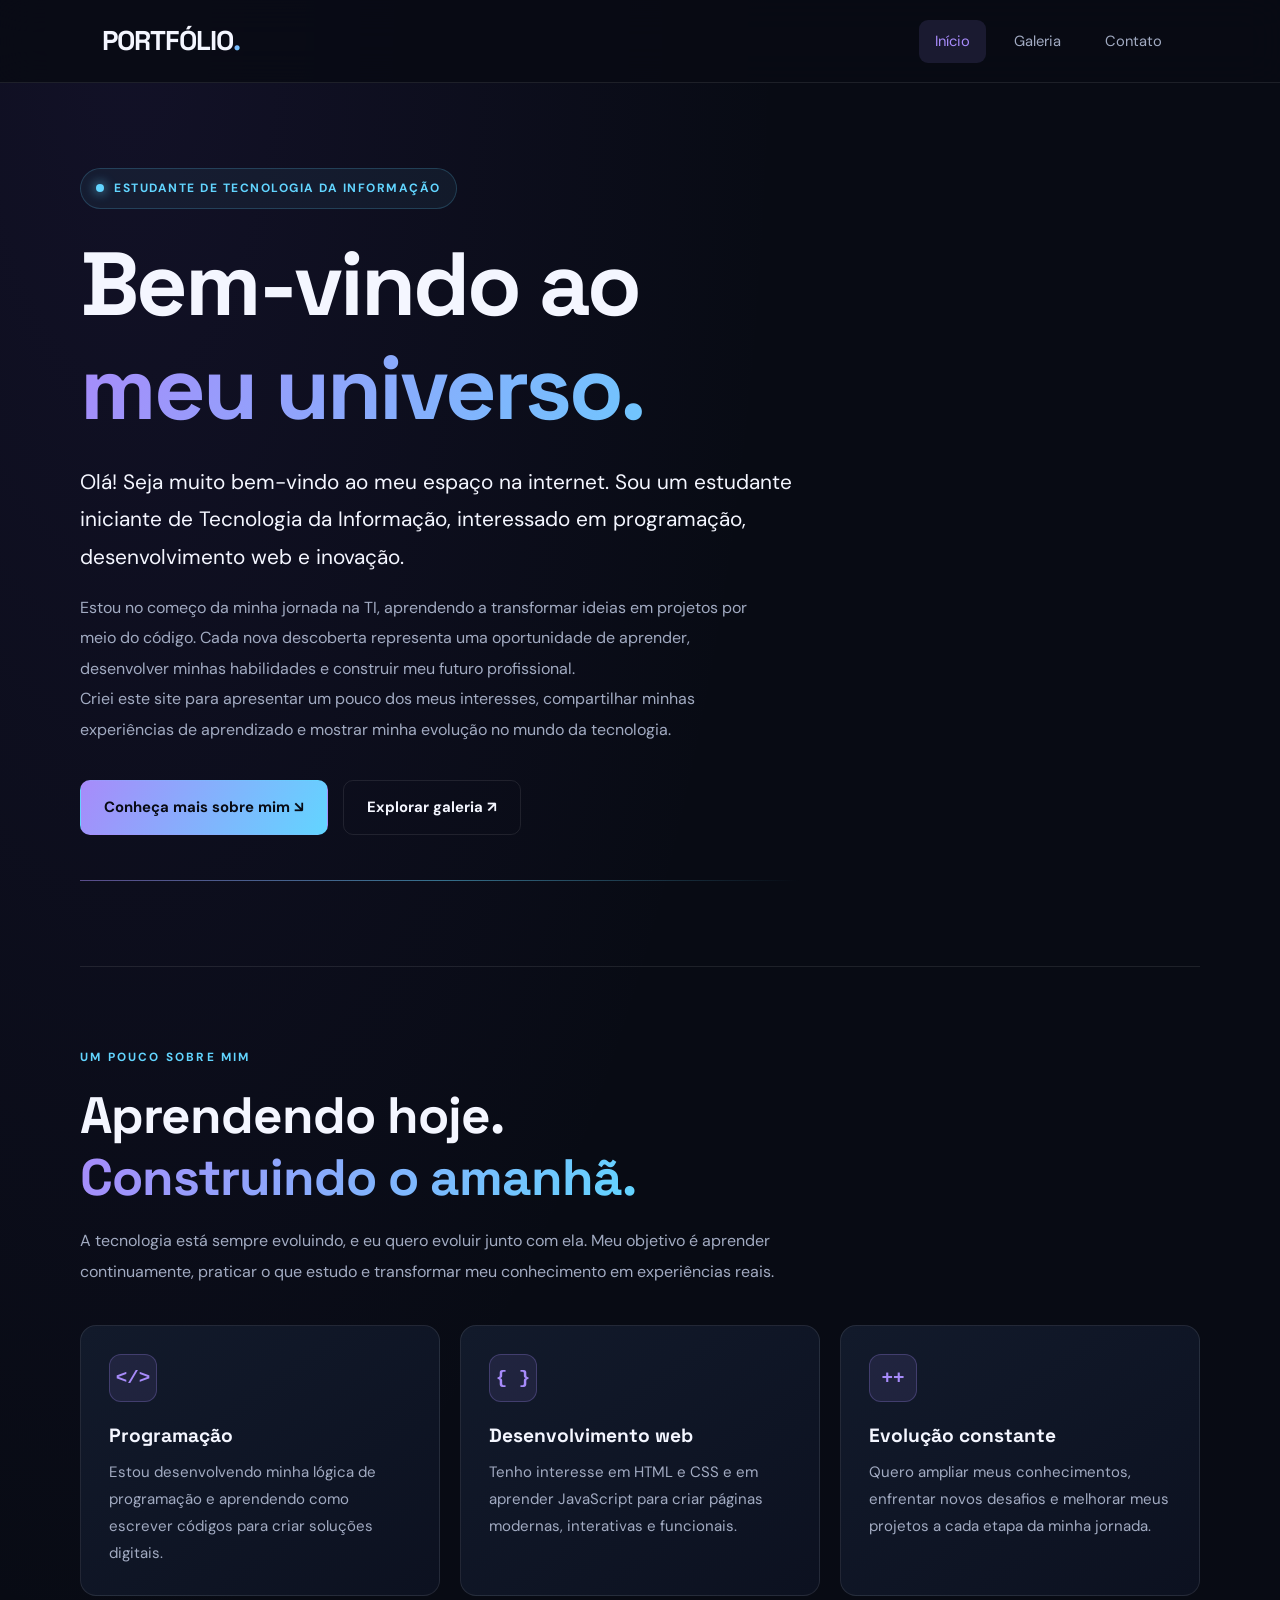
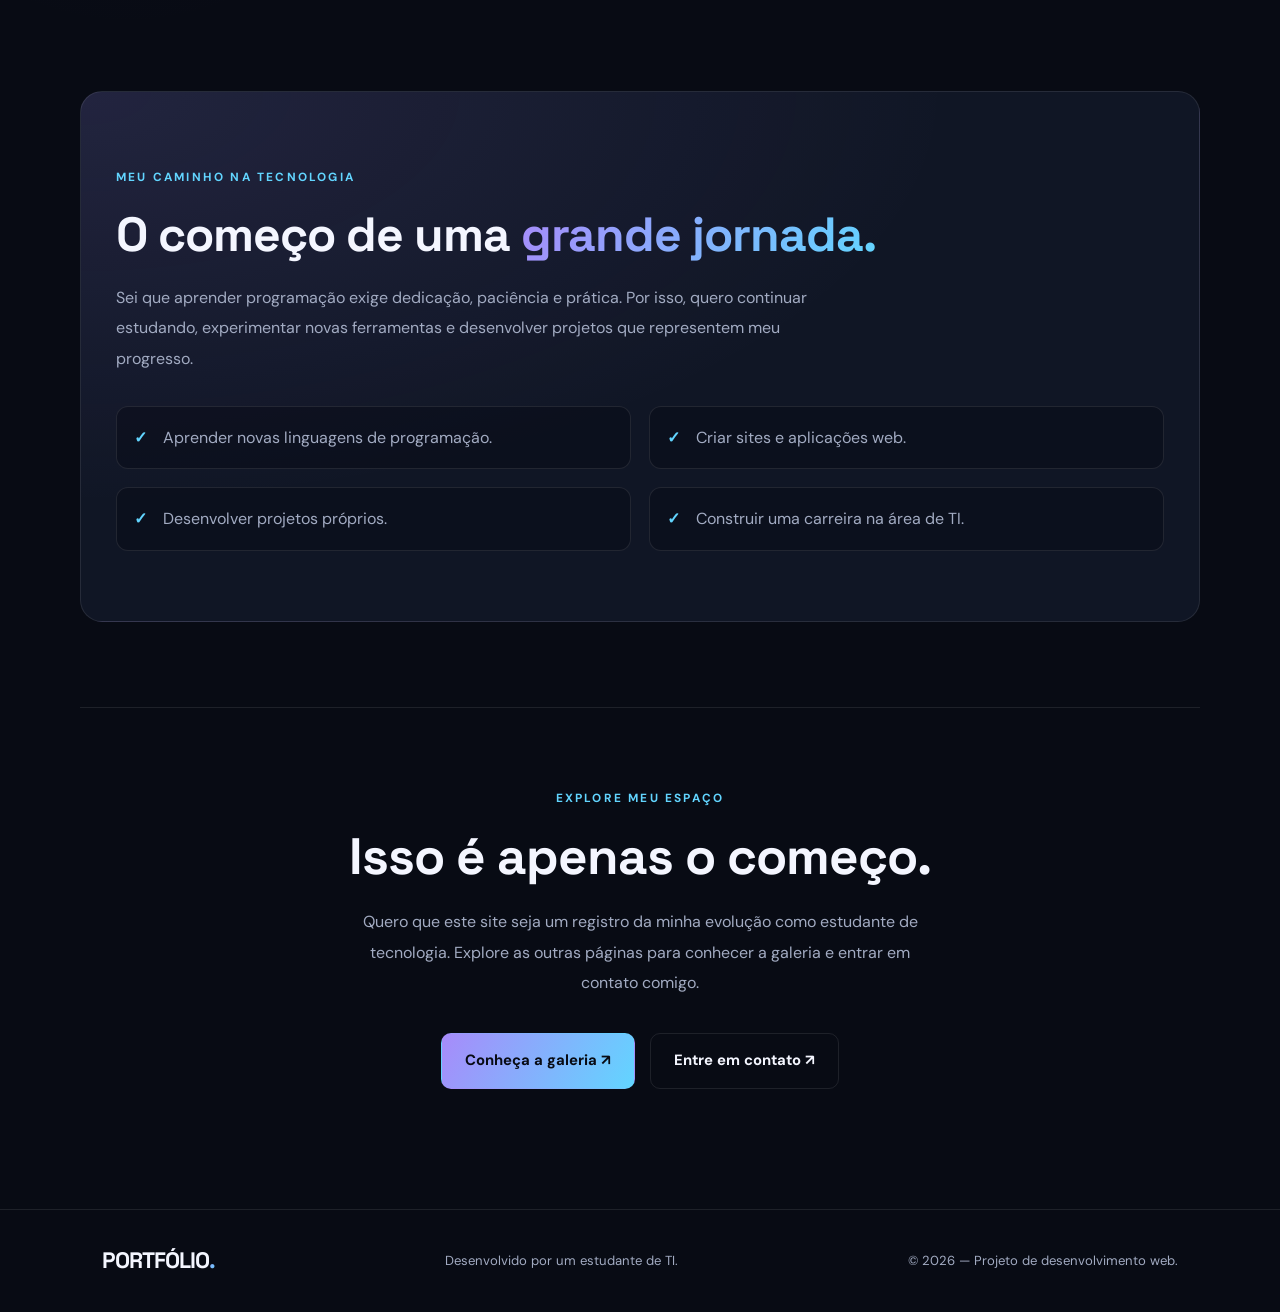
==== commit 1272ccac: "Revamp index.html for personal portfolio Updated the index.html file to reflect a personal portfolio" ====
--- a/index.html
+++ b/index.html
@@ -1,106 +1,617 @@
 
 <!DOCTYPE html>
 <html lang="pt-BR">
+
 <head>
     <meta charset="UTF-8">
     <meta name="viewport" content="width=device-width, initial-scale=1.0">
-    <meta name="description" content="Explore um mundo de criatividade, tecnologia e inspiração.">
-    <title>Vision | Página Inicial</title>
+
+    <meta name="description"
+        content="Conheça meu portfólio, minha jornada como estudante de Tecnologia da Informação e meus projetos de programação.">
+
+    <meta name="theme-color" content="#080b14">
+
+    <title>Meu Portfólio | Estudante de TI</title>
+
     <link rel="stylesheet" href="style.css">
+
+    <style>
+        /* =====================================
+           ESTILO EXCLUSIVO DA PÁGINA INICIAL
+           ===================================== */
+
+        .inicio {
+            width: min(1120px, 88%);
+            margin: auto;
+        }
+
+        /* APRESENTAÇÃO PRINCIPAL */
+
+        .apresentacao {
+            min-height: 590px;
+            display: flex;
+            align-items: center;
+            padding: 85px 0;
+        }
+
+        .apresentacao-conteudo {
+            max-width: 850px;
+            animation: entrada 0.9s ease both;
+        }
+
+        .selo {
+            display: inline-flex;
+            align-items: center;
+            gap: 10px;
+            padding: 9px 15px;
+            margin-bottom: 28px;
+
+            color: var(--azul);
+            background: rgba(98, 213, 255, 0.06);
+            border: 1px solid rgba(98, 213, 255, 0.2);
+            border-radius: 30px;
+
+            font-size: 0.75rem;
+            font-weight: 700;
+            letter-spacing: 1.5px;
+        }
+
+        .selo::before {
+            content: "";
+            width: 8px;
+            height: 8px;
+            border-radius: 50%;
+            background: var(--azul);
+            box-shadow: 0 0 12px var(--azul);
+        }
+
+        .apresentacao h1 {
+            max-width: 800px;
+            font-size: clamp(3rem, 7vw, 5.8rem);
+            line-height: 1.05;
+            letter-spacing: -3px;
+            margin-bottom: 28px;
+        }
+
+        .apresentacao h1 span {
+            display: block;
+            margin-top: 10px;
+        }
+
+        .texto-destaque {
+            max-width: 720px;
+            color: var(--texto);
+            font-size: clamp(1.1rem, 2vw, 1.3rem);
+            line-height: 1.8;
+            margin-bottom: 18px;
+        }
+
+        .texto-apresentacao {
+            max-width: 680px;
+            color: var(--texto-suave);
+            font-size: 1rem;
+            line-height: 1.9;
+        }
+
+        .acoes-inicio {
+            display: flex;
+            flex-wrap: wrap;
+            gap: 15px;
+            margin-top: 35px;
+        }
+
+        /* DETALHES DECORATIVOS SEM IMAGENS */
+
+        .detalhe {
+            width: 100%;
+            height: 1px;
+            margin-top: 45px;
+            background: linear-gradient(
+                90deg,
+                var(--roxo),
+                var(--azul),
+                transparent
+            );
+            opacity: 0.5;
+        }
+
+        /* SEÇÃO SOBRE MIM */
+
+        .sobre-mim {
+            padding: 75px 0;
+            border-top: 1px solid var(--borda);
+        }
+
+        .cabecalho-secao {
+            max-width: 700px;
+            margin-bottom: 38px;
+        }
+
+        .cabecalho-secao h2 {
+            font-size: clamp(2rem, 4vw, 3.2rem);
+            margin-bottom: 18px;
+        }
+
+        .cabecalho-secao p {
+            font-size: 1rem;
+            line-height: 1.9;
+        }
+
+        .grade-sobre {
+            display: grid;
+            grid-template-columns: repeat(3, minmax(0, 1fr));
+            gap: 20px;
+        }
+
+        .bloco-sobre {
+            padding: 28px;
+            background: linear-gradient(
+                145deg,
+                #121a2b,
+                #0c1120
+            );
+            border: 1px solid var(--borda);
+            border-radius: 16px;
+            transition:
+                transform 0.3s ease,
+                border-color 0.3s ease,
+                background 0.3s ease;
+        }
+
+        .bloco-sobre:hover {
+            transform: translateY(-6px);
+            border-color: rgba(167, 139, 250, 0.5);
+            background: #141c2e;
+        }
+
+        .icone-texto {
+            display: grid;
+            place-items: center;
+
+            width: 48px;
+            height: 48px;
+            margin-bottom: 22px;
+
+            border: 1px solid rgba(167, 139, 250, 0.25);
+            border-radius: 12px;
+
+            background: rgba(167, 139, 250, 0.1);
+            color: var(--roxo);
+
+            font-family: monospace;
+            font-size: 1.2rem;
+            font-weight: bold;
+        }
+
+        .bloco-sobre h3 {
+            font-size: 1.2rem;
+            margin-bottom: 12px;
+        }
+
+        .bloco-sobre p {
+            font-size: 0.94rem;
+            line-height: 1.8;
+        }
+
+        /* OBJETIVOS */
+
+        .objetivos {
+            padding: 70px 35px;
+            margin: 20px 0 85px;
+
+            background:
+                radial-gradient(
+                    ellipse at top left,
+                    rgba(167, 139, 250, 0.12),
+                    transparent 55%
+                ),
+                #101625;
+
+            border: 1px solid var(--borda);
+            border-radius: 22px;
+        }
+
+        .objetivos h2 {
+            font-size: clamp(2rem, 4vw, 3rem);
+            margin-bottom: 20px;
+        }
+
+        .objetivos > p {
+            max-width: 720px;
+            line-height: 1.9;
+        }
+
+        .lista-objetivos {
+            display: grid;
+            grid-template-columns: repeat(2, minmax(0, 1fr));
+            gap: 18px;
+            margin-top: 32px;
+            list-style: none;
+        }
+
+        .lista-objetivos li {
+            padding: 17px;
+            border: 1px solid var(--borda);
+            border-radius: 12px;
+            background: rgba(8, 11, 20, 0.45);
+            color: var(--texto-suave);
+        }
+
+        .lista-objetivos li::before {
+            content: "✓";
+            margin-right: 12px;
+            color: var(--azul);
+            font-weight: bold;
+        }
+
+        /* CHAMADA FINAL */
+
+        .final-inicio {
+            text-align: center;
+            padding: 75px 20px;
+            margin-bottom: 45px;
+
+            border-top: 1px solid var(--borda);
+        }
+
+        .final-inicio h2 {
+            max-width: 750px;
+            margin: 0 auto 20px;
+            font-size: clamp(2rem, 4vw, 3.4rem);
+        }
+
+        .final-inicio p {
+            max-width: 600px;
+            margin: 0 auto;
+            line-height: 1.9;
+        }
+
+        .final-inicio .acoes-inicio {
+            justify-content: center;
+        }
+
+        /* ANIMAÇÃO */
+
+        @keyframes entrada {
+            from {
+                opacity: 0;
+                transform: translateY(25px);
+            }
+
+            to {
+                opacity: 1;
+                transform: translateY(0);
+            }
+        }
+
+        /* ACESSIBILIDADE */
+
+        @media (prefers-reduced-motion: reduce) {
+            .apresentacao-conteudo {
+                animation: none;
+            }
+
+            .bloco-sobre {
+                transition: none;
+            }
+        }
+
+        /* TABLETS */
+
+        @media (max-width: 800px) {
+            .grade-sobre {
+                grid-template-columns: 1fr 1fr;
+            }
+
+            .apresentacao {
+                min-height: auto;
+                padding: 75px 0;
+            }
+        }
+
+        /* CELULARES */
+
+        @media (max-width: 550px) {
+            .inicio {
+                width: 90%;
+            }
+
+            .apresentacao {
+                padding: 60px 0;
+            }
+
+            .apresentacao h1 {
+                font-size: clamp(2.7rem, 12vw, 4rem);
+                letter-spacing: -1.8px;
+            }
+
+            .acoes-inicio {
+                flex-direction: column;
+            }
+
+            .acoes-inicio .botao {
+                width: 100%;
+                text-align: center;
+            }
+
+            .grade-sobre {
+                grid-template-columns: 1fr;
+            }
+
+            .objetivos {
+                padding: 35px 22px;
+            }
+
+            .lista-objetivos {
+                grid-template-columns: 1fr;
+            }
+        }
+    </style>
 </head>
+
 <body>
 
+    <!-- CABEÇALHO -->
+
     <header class="topo">
-        <a href="index.html" class="logo">VISION<span>.</span></a>
-
-        <nav aria-label="Menu principal">
+
+        <a href="index.html" class="logo">
+            PORTFÓLIO<span>.</span>
+        </a>
+
+        <nav aria-label="Navegação principal">
             <ul class="menu">
-                <li><a href="index.html" class="ativo">Início</a></li>
-                <li><a href="galeria.html">Galeria</a></li>
-                <li><a href="contato.html">Contato</a></li>
+                <li>
+                    <a href="index.html" class="ativo">
+                        Início
+                    </a>
+                </li>
+
+                <li>
+                    <a href="galeria.html">
+                        Galeria
+                    </a>
+                </li>
+
+                <li>
+                    <a href="contato.html">
+                        Contato
+                    </a>
+                </li>
             </ul>
         </nav>
+
     </header>
 
-    <main>
-        <section class="hero">
-            <div class="hero-conteudo">
-                <span class="etiqueta">CRIATIVIDADE SEM LIMITES</span>
-
-                <h1>Explore um mundo de
-                    <span>possibilidades.</span>
+    <!-- CONTEÚDO PRINCIPAL -->
+
+    <main class="inicio">
+
+        <!-- BOAS-VINDAS -->
+
+        <section class="apresentacao">
+
+            <div class="apresentacao-conteudo">
+
+                <span class="selo">
+                    ESTUDANTE DE TECNOLOGIA DA INFORMAÇÃO
+                </span>
+
+                <h1>
+                    Bem-vindo ao
+                    <span>meu universo.</span>
                 </h1>
 
+                <p class="texto-destaque">
+                    Olá! Seja muito bem-vindo ao meu espaço na internet.
+                    Sou um estudante iniciante de Tecnologia da Informação,
+                    interessado em programação, desenvolvimento web
+                    e inovação.
+                </p>
+
+                <p class="texto-apresentacao">
+                    Estou no começo da minha jornada na TI, aprendendo
+                    a transformar ideias em projetos por meio do código.
+                    Cada nova descoberta representa uma oportunidade
+                    de aprender, desenvolver minhas habilidades e
+                    construir meu futuro profissional.
+                </p>
+
+                <p class="texto-apresentacao">
+                    Criei este site para apresentar um pouco dos meus
+                    interesses, compartilhar minhas experiências de
+                    aprendizado e mostrar minha evolução no mundo
+                    da tecnologia.
+                </p>
+
+                <div class="acoes-inicio">
+
+                    <a href="#sobre" class="botao">
+                        Conheça mais sobre mim ↘
+                    </a>
+
+                    <a href="galeria.html" class="botao botao-secundario">
+                        Explorar galeria ↗
+                    </a>
+
+                </div>
+
+                <div class="detalhe"></div>
+
+            </div>
+
+        </section>
+
+        <!-- SOBRE MIM -->
+
+        <section class="sobre-mim" id="sobre">
+
+            <div class="cabecalho-secao">
+
+                <span class="etiqueta">
+                    UM POUCO SOBRE MIM
+                </span>
+
+                <h2>
+                    Aprendendo hoje.
+                    <span>Construindo o amanhã.</span>
+                </h2>
+
                 <p>
-                    Um espaço dedicado à tecnologia, à arte e à criatividade.
-                    Descubra ideias, explore imagens e entre em contato conosco.
+                    A tecnologia está sempre evoluindo, e eu quero
+                    evoluir junto com ela. Meu objetivo é aprender
+                    continuamente, praticar o que estudo e transformar
+                    meu conhecimento em experiências reais.
                 </p>
 
-                <div class="botoes">
-                    <a href="galeria.html" class="botao">Explorar galeria ↗</a>
-                    <a href="contato.html" class="botao botao-secundario">Fale conosco</a>
-                </div>
             </div>
 
-            <div class="hero-imagem">
-                <img
-                    src="https://images.unsplash.com/photo-1518770660439-4636190af475?auto=format&fit=crop&w=900&q=85"
-                    alt="Placa eletrônica com componentes tecnológicos">
-                <div class="imagem-legenda">
-                    <span>01 / INOVAÇÃO</span>
-                    <strong>O futuro começa com uma ideia.</strong>
-                </div>
+            <div class="grade-sobre">
+
+                <article class="bloco-sobre">
+
+                    <div class="icone-texto">
+                        &lt;/&gt;
+                    </div>
+
+                    <h3>Programação</h3>
+
+                    <p>
+                        Estou desenvolvendo minha lógica de programação
+                        e aprendendo como escrever códigos para criar
+                        soluções digitais.
+                    </p>
+
+                </article>
+
+                <article class="bloco-sobre">
+
+                    <div class="icone-texto">
+                        { }
+                    </div>
+
+                    <h3>Desenvolvimento web</h3>
+
+                    <p>
+                        Tenho interesse em HTML e CSS e em aprender
+                        JavaScript para criar páginas modernas,
+                        interativas e funcionais.
+                    </p>
+
+                </article>
+
+                <article class="bloco-sobre">
+
+                    <div class="icone-texto">
+                        ++
+                    </div>
+
+                    <h3>Evolução constante</h3>
+
+                    <p>
+                        Quero ampliar meus conhecimentos, enfrentar
+                        novos desafios e melhorar meus projetos
+                        a cada etapa da minha jornada.
+                    </p>
+
+                </article>
+
             </div>
+
         </section>
 
-        <section class="sobre secao">
-            <div class="titulo-secao">
-                <span class="etiqueta">QUEM SOMOS</span>
-                <h2>Ideias que ganham <span>vida.</span></h2>
-                <p>
-                    Acreditamos que a criatividade pode transformar
-                    a maneira como enxergamos o mundo.
-                </p>
+        <!-- MEUS OBJETIVOS -->
+
+        <section class="objetivos">
+
+            <span class="etiqueta">
+                MEU CAMINHO NA TECNOLOGIA
+            </span>
+
+            <h2>
+                O começo de uma
+                <span>grande jornada.</span>
+            </h2>
+
+            <p>
+                Sei que aprender programação exige dedicação,
+                paciência e prática. Por isso, quero continuar
+                estudando, experimentar novas ferramentas e
+                desenvolver projetos que representem meu progresso.
+            </p>
+
+            <ul class="lista-objetivos">
+
+                <li>
+                    Aprender novas linguagens de programação.
+                </li>
+
+                <li>
+                    Criar sites e aplicações web.
+                </li>
+
+                <li>
+                    Desenvolver projetos próprios.
+                </li>
+
+                <li>
+                    Construir uma carreira na área de TI.
+                </li>
+
+            </ul>
+
+        </section>
+
+        <!-- CONHEÇA MAIS -->
+
+        <section class="final-inicio">
+
+            <span class="etiqueta">
+                EXPLORE MEU ESPAÇO
+            </span>
+
+            <h2>
+                Isso é apenas o começo.
+            </h2>
+
+            <p>
+                Quero que este site seja um registro da minha evolução
+                como estudante de tecnologia. Explore as outras páginas
+                para conhecer a galeria e entrar em contato comigo.
+            </p>
+
+            <div class="acoes-inicio">
+
+                <a href="galeria.html" class="botao">
+                    Conheça a galeria ↗
+                </a>
+
+                <a href="contato.html" class="botao botao-secundario">
+                    Entre em contato ↗
+                </a>
+
             </div>
 
-            <div class="cards">
-                <article class="card">
-                    <span class="numero">01</span>
-                    <h3>Tecnologia</h3>
-                    <p>Descubra novas possibilidades por meio da inovação digital.</p>
-                    <a href="galeria.html">Descobrir mais →</a>
-                </article>
-
-                <article class="card">
-                    <span class="numero">02</span>
-                    <h3>Criatividade</h3>
-                    <p>Transformamos ideias em experiências visuais marcantes.</p>
-                    <a href="galeria.html">Ver inspirações →</a>
-                </article>
-
-                <article class="card">
-                    <span class="numero">03</span>
-                    <h3>Conexão</h3>
-                    <p>Compartilhe suas ideias e converse com nossa equipe.</p>
-                    <a href="contato.html">Entrar em contato →</a>
-                </article>
-            </div>
         </section>
 
-        <section class="chamada">
-            <div>
-                <span class="etiqueta">SUA IDEIA IMPORTA</span>
-                <h2>Vamos criar algo incrível?</h2>
-                <p>Envie uma mensagem e compartilhe sua ideia conosco.</p>
-            </div>
-            <a href="contato.html" class="botao">Começar agora ↗</a>
-        </section>
     </main>
 
+    <!-- RODAPÉ -->
+
     <footer class="rodape">
-        <a href="index.html" class="logo">VISION<span>.</span></a>
-        <p>Projeto acadêmico de desenvolvimento web.</p>
-        <p>© 2026 Vision. Todos os direitos reservados.</p>
+
+        <a href="index.html" class="logo">
+            PORTFÓLIO<span>.</span>
+        </a>
+
+        <p>
+            Desenvolvido por um estudante de TI.
+        </p>
+
+        <p>
+            © 2026 — Projeto de desenvolvimento web.
+        </p>
+
     </footer>
 
 </body>
--- a/style.css
+++ b/style.css
@@ -1,170 +1,794 @@
-/* ==================================================== */
-/* NOVOS ESTILOS REFINADOS PARA A PÁGINA INICIAL        */
-/* ==================================================== */
-
-/* Container dividido em duas colunas responsivas */
-.hero-container {
+
+/* =========================================
+   VISION - ESTILO GLOBAL
+   ========================================= */
+
+@import url('https://fonts.googleapis.com/css2?family=DM+Sans:wght@400;500;600;700&family=Space+Grotesk:wght@400;500;600;700&display=swap');
+
+:root {
+    --fundo: #080b14;
+    --fundo-card: #101625;
+    --fundo-claro: #151d30;
+    --texto: #f4f6ff;
+    --texto-suave: #a2abc2;
+    --roxo: #a78bfa;
+    --azul: #62d5ff;
+    --borda: rgba(255, 255, 255, 0.09);
+    --gradiente: linear-gradient(120deg, #a78bfa, #62d5ff);
+}
+
+* {
+    margin: 0;
+    padding: 0;
+    box-sizing: border-box;
+}
+
+html {
+    scroll-behavior: smooth;
+    scroll-padding-top: 90px;
+}
+
+body {
+    font-family: 'DM Sans', sans-serif;
+    background:
+        radial-gradient(ellipse at 10% 0%, rgba(93, 63, 180, 0.12), transparent 40%),
+        var(--fundo);
+    color: var(--texto);
+    line-height: 1.7;
+    min-height: 100vh;
+}
+
+a {
+    color: inherit;
+    text-decoration: none;
+}
+
+img {
+    display: block;
+    max-width: 100%;
+}
+
+button,
+input,
+textarea,
+select {
+    font: inherit;
+}
+
+button,
+a,
+input,
+textarea,
+select {
+    -webkit-tap-highlight-color: transparent;
+}
+
+a:focus-visible,
+button:focus-visible,
+input:focus-visible,
+textarea:focus-visible,
+select:focus-visible {
+    outline: 2px solid var(--azul);
+    outline-offset: 4px;
+}
+
+/* =========================================
+   CABEÇALHO E MENU
+   ========================================= */
+
+.topo {
+    width: 100%;
+    min-height: 78px;
+    padding: 18px 8%;
     display: flex;
     align-items: center;
     justify-content: space-between;
-    gap: 50px;
-    max-width: 1200px;
-    margin: 40px auto;
-    padding: 40px 20px;
-    text-align: left; /* Alinhamento profissional à esquerda */
+    gap: 24px;
+    border-bottom: 1px solid var(--borda);
+    background: rgba(8, 11, 20, 0.88);
+    position: sticky;
+    top: 0;
+    z-index: 100;
+    backdrop-filter: blur(18px);
+}
+
+.logo {
+    font-family: 'Space Grotesk', sans-serif;
+    font-size: 1.7rem;
+    font-weight: 700;
+    letter-spacing: -1px;
+}
+
+.logo span,
+h1 span,
+h2 span {
+    background: var(--gradiente);
+    color: transparent;
+    background-clip: text;
+    -webkit-background-clip: text;
+}
+
+.menu {
+    display: flex;
+    align-items: center;
+    gap: 12px;
+    list-style: none;
+}
+
+.menu a {
+    display: block;
+    padding: 9px 16px;
+    border-radius: 9px;
+    color: var(--texto-suave);
+    font-size: 0.92rem;
+    transition: 0.25s ease;
+}
+
+.menu a:hover,
+.menu a.ativo {
+    background: rgba(167, 139, 250, 0.12);
+    color: var(--roxo);
+}
+
+/* =========================================
+   ELEMENTOS GERAIS
+   ========================================= */
+
+.secao {
+    width: min(1120px, 84%);
+    margin: 0 auto;
+    padding: 95px 0;
+}
+
+.etiqueta {
+    display: inline-block;
+    color: var(--azul);
+    font-size: 0.74rem;
+    font-weight: 700;
+    letter-spacing: 2.2px;
+    margin-bottom: 18px;
+}
+
+h1,
+h2,
+h3 {
+    font-family: 'Space Grotesk', sans-serif;
+    line-height: 1.2;
+}
+
+h1 {
+    font-size: clamp(2.7rem, 6vw, 5rem);
+    letter-spacing: -2.5px;
+}
+
+h2 {
+    font-size: clamp(2rem, 4vw, 3rem);
+    letter-spacing: -1px;
+}
+
+p {
+    color: var(--texto-suave);
+}
+
+.botao {
+    display: inline-flex;
+    justify-content: center;
+    align-items: center;
+    gap: 10px;
+    padding: 14px 23px;
+    border: 1px solid transparent;
+    border-radius: 10px;
+    background: var(--gradiente);
+    color: #080b14;
+    font-weight: 700;
+    font-size: 0.93rem;
+    cursor: pointer;
+    transition: transform 0.25s ease, box-shadow 0.25s ease;
+}
+
+.botao:hover {
+    transform: translateY(-3px);
+    box-shadow: 0 10px 35px rgba(130, 112, 255, 0.25);
+}
+
+.botao-secundario {
+    background: transparent;
+    border-color: var(--borda);
+    color: var(--texto);
+}
+
+.botao-secundario:hover {
+    background: var(--fundo-claro);
+}
+
+.botoes {
+    display: flex;
+    flex-wrap: wrap;
+    gap: 14px;
+    margin-top: 30px;
+}
+
+/* =========================================
+   PÁGINA INICIAL
+   ========================================= */
+
+.hero {
+    width: min(1120px, 84%);
+    margin: 0 auto;
+    min-height: 590px;
+    padding: 75px 0;
+    display: grid;
+    grid-template-columns: 1.1fr 0.9fr;
+    align-items: center;
+    gap: 60px;
 }
 
 .hero-conteudo {
-    flex: 1;
-    max-width: 600px;
-}
-
-.hero-conteudo h1 {
-    font-size: 48px;
-    line-height: 1.2;
-    margin-top: 10px;
-    margin-bottom: 20px;
-}
-
-/* Efeito de Texto Gradiente com Brilho */
-.texto-gradiente {
-    background: linear-gradient(90deg, #38bdf8 0%, #6366f1 100%);
-    -webkit-background-clip: text;
-    -webkit-text-fill-color: transparent;
-    text-shadow: 0 0 30px rgba(56, 189, 248, 0.2);
-}
-
-.descricao-hero {
-    color: #94a3b8;
-    font-size: 18px;
-    line-height: 1.6;
-    margin-bottom: 35px;
-}
-
-/* Área de botões alinhados */
-.hero-botoes {
+    animation: aparecer 0.8s ease both;
+}
+
+.hero-conteudo > p {
+    max-width: 510px;
+    margin-top: 23px;
+    font-size: 1.05rem;
+}
+
+.hero-imagem {
+    position: relative;
+    min-height: 400px;
+    border-radius: 24px;
+    overflow: hidden;
+    border: 1px solid var(--borda);
+    box-shadow: 0 25px 90px rgba(65, 66, 180, 0.16);
+    animation: subir 0.9s ease both;
+}
+
+.hero-imagem::after {
+    content: "";
+    position: absolute;
+    inset: 0;
+    background: linear-gradient(transparent 35%, rgba(8, 11, 20, 0.95));
+    pointer-events: none;
+}
+
+.hero-imagem img {
+    width: 100%;
+    height: 460px;
+    object-fit: cover;
+    transition: transform 0.7s ease;
+}
+
+.hero-imagem:hover img {
+    transform: scale(1.06);
+}
+
+.imagem-legenda {
+    position: absolute;
+    bottom: 25px;
+    left: 25px;
+    right: 25px;
+    z-index: 1;
+    display: grid;
+    gap: 8px;
+}
+
+.imagem-legenda span,
+.foto figcaption span {
+    color: var(--azul);
+    font-size: 0.72rem;
+    font-weight: 700;
+    letter-spacing: 1.8px;
+}
+
+.imagem-legenda strong {
+    font-family: 'Space Grotesk', sans-serif;
+    font-size: 1.35rem;
+}
+
+/* =========================================
+   CARTÕES E SEÇÃO SOBRE
+   ========================================= */
+
+.titulo-secao {
+    max-width: 620px;
+    margin-bottom: 40px;
+}
+
+.titulo-secao > p {
+    margin-top: 15px;
+}
+
+.cards {
+    display: grid;
+    grid-template-columns: repeat(3, minmax(0, 1fr));
+    gap: 22px;
+}
+
+.card {
+    padding: 30px;
+    min-height: 245px;
+    background: linear-gradient(145deg, #11192a, #0d1220);
+    border: 1px solid var(--borda);
+    border-radius: 17px;
+    transition: transform 0.3s ease, border-color 0.3s ease;
+}
+
+.card:hover {
+    transform: translateY(-7px);
+    border-color: rgba(167, 139, 250, 0.5);
+}
+
+.numero {
+    color: var(--azul);
+    font-family: 'Space Grotesk', sans-serif;
+    font-size: 0.85rem;
+}
+
+.card h3 {
+    margin: 20px 0 12px;
+    font-size: 1.35rem;
+}
+
+.card p {
+    margin-bottom: 22px;
+    font-size: 0.94rem;
+}
+
+.card a {
+    color: var(--roxo);
+    font-size: 0.9rem;
+    font-weight: 600;
+}
+
+.card a:hover {
+    color: var(--azul);
+}
+
+/* =========================================
+   CHAMADA FINAL
+   ========================================= */
+
+.chamada {
+    width: min(1120px, 84%);
+    margin: 0 auto 75px;
+    padding: 42px;
     display: flex;
-    gap: 15px;
-    margin-bottom: 45px;
-}
-
-.btn-secundario {
-    display: inline-block;
-    background-color: transparent;
-    color: #ffffff;
-    text-decoration: none;
-    padding: 16px 32px;
-    border-radius: 8px;
-    font-weight: bold;
-    border: 1px solid rgba(255, 255, 255, 0.15);
-    transition: all 0.3s ease;
-}
-
-.btn-secundario:hover {
-    border-color: #38bdf8;
-    color: #38bdf8;
-    box-shadow: 0 0 15px rgba(56, 189, 248, 0.15);
-}
-
-/* Painel de Estatísticas Fictícias */
-.hero-stats {
+    align-items: center;
+    justify-content: space-between;
+    gap: 25px;
+    border: 1px solid rgba(167, 139, 250, 0.2);
+    border-radius: 20px;
+    background:
+        radial-gradient(ellipse at 0% 50%, rgba(115, 77, 200, 0.18), transparent 60%),
+        var(--fundo-card);
+}
+
+.chamada .etiqueta {
+    margin-bottom: 12px;
+}
+
+.chamada h2 {
+    font-size: clamp(1.7rem, 3vw, 2.4rem);
+}
+
+.chamada p {
+    margin-top: 12px;
+}
+
+/* =========================================
+   CABEÇALHO DAS PÁGINAS INTERNAS
+   ========================================= */
+
+.pagina-cabecalho {
+    text-align: center;
+    width: min(800px, 84%);
+    margin: 0 auto;
+    padding: 85px 0 25px;
+    animation: aparecer 0.7s ease both;
+}
+
+.pagina-cabecalho h1 {
+    font-size: clamp(2.5rem, 5vw, 4rem);
+}
+
+.pagina-cabecalho p {
+    margin-top: 18px;
+}
+
+/* =========================================
+   GALERIA
+   ========================================= */
+
+.galeria {
+    display: grid;
+    grid-template-columns: repeat(2, minmax(0, 1fr));
+    gap: 22px;
+    padding-top: 35px;
+}
+
+.foto {
+    position: relative;
+    min-height: 300px;
+    border: 1px solid var(--borda);
+    border-radius: 17px;
+    overflow: hidden;
+    background: var(--fundo-card);
+    isolation: isolate;
+}
+
+.foto-grande {
+    grid-column: span 2;
+    min-height: 440px;
+}
+
+.foto img {
+    position: absolute;
+    inset: 0;
+    width: 100%;
+    height: 100%;
+    object-fit: cover;
+    transition: transform 0.65s ease;
+}
+
+.foto:hover img {
+    transform: scale(1.07);
+}
+
+.foto::after {
+    content: "";
+    position: absolute;
+    inset: 0;
+    background: linear-gradient(
+        transparent 20%,
+        rgba(8, 11, 20, 0.18) 45%,
+        rgba(8, 11, 20, 0.95) 100%
+    );
+    z-index: 0;
+}
+
+.foto figcaption {
+    position: absolute;
+    bottom: 25px;
+    left: 25px;
+    z-index: 1;
+}
+
+.foto figcaption h2 {
+    font-size: 1.5rem;
+    margin-top: 7px;
+}
+
+/* =========================================
+   CONTATO
+   ========================================= */
+
+.contato {
+    display: grid;
+    grid-template-columns: 0.85fr 1.15fr;
+    gap: 65px;
+    align-items: start;
+}
+
+.contato-info h2 {
+    font-size: clamp(2rem, 4vw, 3.1rem);
+}
+
+.contato-info > p {
+    margin: 20px 0 35px;
+}
+
+.info-item {
     display: flex;
-    gap: 40px;
-    border-top: 1px solid rgba(255, 255, 255, 0.05);
-    padding-top: 30px;
-}
-
-.stat-item h3 {
-    margin: 0;
-    font-size: 26px;
-    color: #38bdf8;
-    text-shadow: 0 0 10px rgba(56, 189, 248, 0.3);
-}
-
-.stat-item p {
-    margin: 5px 0 0 0;
-    font-size: 13px;
-    color: #64748b;
-    text-transform: uppercase;
-    letter-spacing: 1px;
-}
-
-/* Ilustração Visual Decorativa de Código (Coluna Direita) */
-.hero-visual {
-    flex: 1;
+    align-items: center;
+    gap: 16px;
+    margin: 24px 0;
+}
+
+.info-icone {
+    display: grid;
+    place-items: center;
+    width: 48px;
+    height: 48px;
+    flex-shrink: 0;
+    border-radius: 12px;
+    background: rgba(167, 139, 250, 0.12);
+    color: var(--roxo);
+    font-size: 1.3rem;
+}
+
+.info-item h3 {
+    font-size: 1rem;
+    margin-bottom: 4px;
+}
+
+.info-item p {
+    font-size: 0.9rem;
+    overflow-wrap: anywhere;
+}
+
+.formulario {
+    padding: 32px;
+    border: 1px solid var(--borda);
+    border-radius: 20px;
+    background: linear-gradient(145deg, #111827, #0d1220);
+}
+
+.formulario h2 {
+    font-size: 1.7rem;
+}
+
+.form-descricao {
+    margin: 10px 0 26px;
+    font-size: 0.87rem;
+}
+
+.campo {
+    display: grid;
+    gap: 9px;
+    margin-bottom: 21px;
+}
+
+.campo label {
+    color: var(--texto);
+    font-size: 0.9rem;
+    font-weight: 600;
+}
+
+.campo input:not([type="checkbox"]),
+.campo textarea,
+.campo select {
+    width: 100%;
+    padding: 14px 15px;
+    color: var(--texto);
+    background: #090e19;
+    border: 1px solid #293249;
+    border-radius: 9px;
+    outline: none;
+    transition: border-color 0.25s ease, box-shadow 0.25s ease;
+}
+
+.campo input::placeholder,
+.campo textarea::placeholder {
+    color: #737f98;
+}
+
+.campo input:focus,
+.campo textarea:focus,
+.campo select:focus {
+    border-color: var(--roxo);
+    box-shadow: 0 0 0 3px rgba(167, 139, 250, 0.1);
+}
+
+.campo select {
+    cursor: pointer;
+}
+
+.campo select option {
+    background: #101625;
+    color: var(--texto);
+}
+
+.campo textarea {
+    resize: vertical;
+    min-height: 130px;
+}
+
+.campo-checkbox {
     display: flex;
-    justify-content: center;
-    position: relative;
-}
-
-/* Simula uma janela de IDE / Editor de Código flutuando */
-.caixa-codigo-decorativa {
-    background-color: #0b0f19;
-    border: 1px solid rgba(56, 189, 248, 0.2);
-    border-radius: 12px;
+    align-items: flex-start;
+    gap: 11px;
+}
+
+.campo-checkbox input {
+    width: 17px;
+    height: 17px;
+    margin-top: 5px;
+    accent-color: var(--roxo);
+    flex-shrink: 0;
+}
+
+.campo-checkbox label {
+    color: var(--texto-suave);
+    font-size: 0.84rem;
+    font-weight: 400;
+}
+
+.botao-enviar {
     width: 100%;
-    max-width: 450px;
-    box-shadow: 0 20px 40px rgba(0, 0, 0, 0.5), 0 0 40px rgba(56, 189, 248, 0.05);
-    font-family: 'Courier New', Courier, monospace;
-    font-size: 14px;
-    overflow: hidden;
-    animation: flutuarAnima 4s ease-in-out infinite; /* Efeito flutuante sutil */
-}
-
-.topo-janela {
-    background-color: #020617;
-    padding: 12px;
+    border: none;
+}
+
+.aviso-form {
+    margin-top: 17px;
+    font-size: 0.78rem;
+    text-align: center;
+}
+
+/* =========================================
+   RODAPÉ
+   ========================================= */
+
+.rodape {
+    padding: 32px 8%;
+    border-top: 1px solid var(--borda);
     display: flex;
-    gap: 8px;
-    border-bottom: 1px solid rgba(255, 255, 255, 0.05);
-}
-
-.topo-janela .ponto {
-    width: 10px;
-    height: 10px;
-    border-radius: 50%;
-    display: inline-block;
-}
-.topo-janela .vermelha { background-color: #ef4444; }
-.topo-janela .amarela { background-color: #eab308; }
-.topo-janela .verde { background-color: #22c55e; }
-
-.caixa-codigo-decorativa pre {
-    margin: 0;
-    padding: 20px;
-    text-align: left;
-    line-height: 1.5;
-}
-
-/* Cores do código falso */
-.comentario { color: #64748b; font-style: italic; }
-.palavra-chave { color: #f43f5e; }
-.texto { color: #10b981; }
-.funcao { color: #38bdf8; }
-
-/* Animação suave de flutuação para o elemento visual */
-@keyframes flutuarAnima {
-    0% { transform: translateY(0px); }
-    50% { transform: translateY(-10px); }
-    100% { transform: translateY(0px); }
-}
-
-/* Responsividade para telas menores de celular */
+    align-items: center;
+    justify-content: space-between;
+    gap: 20px;
+    flex-wrap: wrap;
+}
+
+.rodape .logo {
+    font-size: 1.4rem;
+}
+
+.rodape p {
+    font-size: 0.82rem;
+}
+
+/* =========================================
+   ANIMAÇÕES
+   ========================================= */
+
+@keyframes aparecer {
+    from {
+        opacity: 0;
+        transform: translateY(18px);
+    }
+
+    to {
+        opacity: 1;
+        transform: translateY(0);
+    }
+}
+
+@keyframes subir {
+    from {
+        opacity: 0;
+        transform: translateY(25px);
+    }
+
+    to {
+        opacity: 1;
+        transform: translateY(0);
+    }
+}
+
+/* =========================================
+   RESPONSIVIDADE - TABLETS E CELULARES
+   ========================================= */
+
 @media (max-width: 900px) {
-    .hero-container {
+    .hero {
+        grid-template-columns: 1fr;
+        gap: 35px;
+        padding-top: 60px;
+    }
+
+    .hero-imagem {
+        min-height: 320px;
+    }
+
+    .hero-imagem img {
+        height: 370px;
+    }
+
+    .cards {
+        grid-template-columns: 1fr 1fr;
+    }
+
+    .contato {
+        grid-template-columns: 1fr;
+        gap: 35px;
+    }
+
+    .rodape {
+        justify-content: center;
+        text-align: center;
+    }
+}
+
+@media (max-width: 600px) {
+    .topo {
+        padding: 15px 5%;
         flex-direction: column;
-        text-align: center;
-        padding-top: 20px;
-    }
-    .hero-botoes {
-        justify-content: center;
-    }
-    .hero-stats {
-        justify-content: center;
-        gap: 25px;
-    }
-    .hero-visual {
+        gap: 10px;
+    }
+
+    .logo {
+        font-size: 1.5rem;
+    }
+
+    .menu {
+        gap: 2px;
+    }
+
+    .menu a {
+        padding: 8px 12px;
+        font-size: 0.85rem;
+    }
+
+    .hero,
+    .secao,
+    .pagina-cabecalho,
+    .chamada {
+        width: 90%;
+    }
+
+    .hero {
+        min-height: auto;
+        padding: 55px 0;
+    }
+
+    h1 {
+        font-size: 2.7rem;
+        letter-spacing: -1.5px;
+    }
+
+    .hero-imagem,
+    .hero-imagem img {
+        min-height: 290px;
+        height: 290px;
+    }
+
+    .botoes {
+        flex-direction: column;
+        align-items: stretch;
+    }
+
+    .secao {
+        padding: 60px 0;
+    }
+
+    .cards {
+        grid-template-columns: 1fr;
+    }
+
+    .chamada {
+        padding: 28px 22px;
+        margin-bottom: 45px;
+        flex-direction: column;
+        align-items: flex-start;
+    }
+
+    .chamada .botao {
         width: 100%;
-        margin-top: 20px;
-    }
-}
+    }
+
+    .pagina-cabecalho {
+        padding-top: 60px;
+    }
+
+    .galeria {
+        grid-template-columns: 1fr;
+        gap: 16px;
+    }
+
+    .foto,
+    .foto-grande {
+        grid-column: auto;
+        min-height: 290px;
+    }
+
+    .formulario {
+        padding: 23px 18px;
+    }
+
+    .rodape {
+        padding: 30px 5%;
+        flex-direction: column;
+        gap: 12px;
+    }
+}
+
+/* Respeita a preferência por menos movimento */
+@media (prefers-reduced-motion: reduce) {
+    *,
+    *::before,
+    *::after {
+        scroll-behavior: auto !important;
+        animation-duration: 0.01ms !important;
+        animation-iteration-count: 1 !important;
+        transition-duration: 0.01ms !important;
+    }
+}
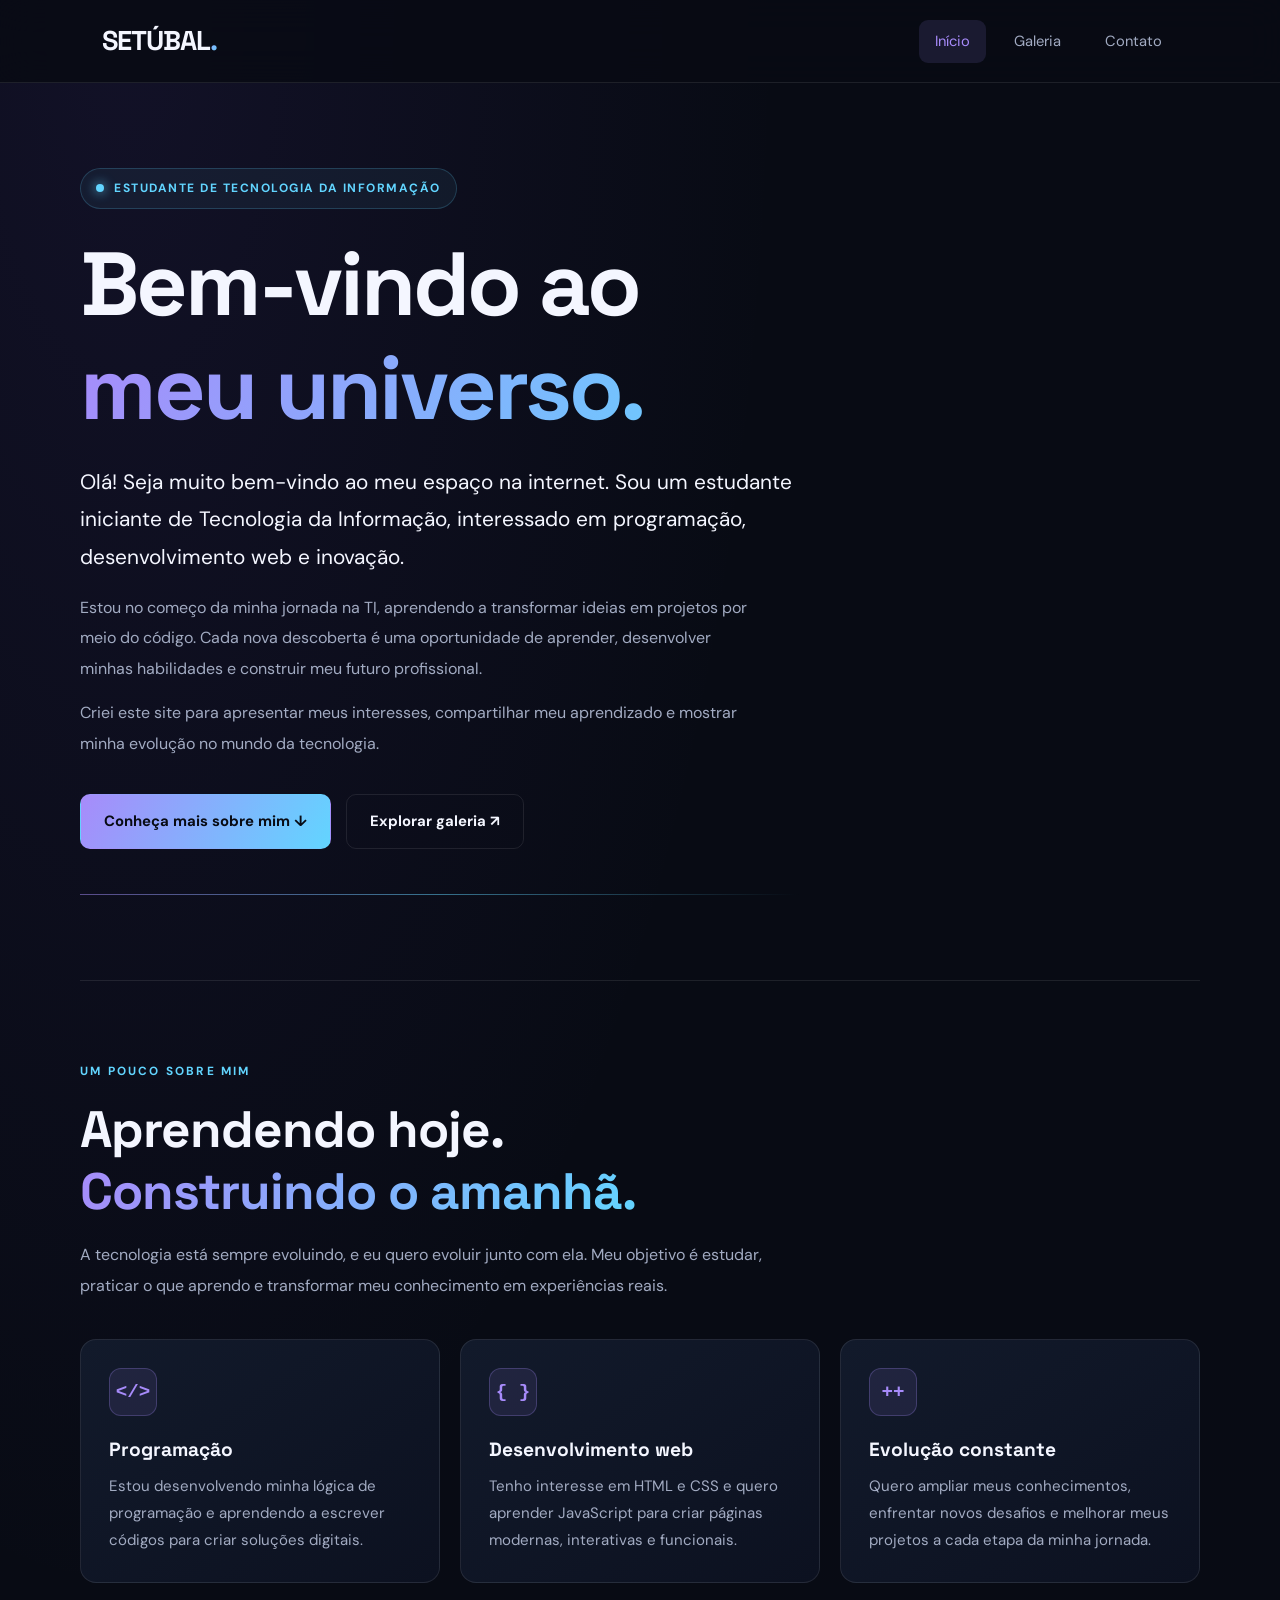
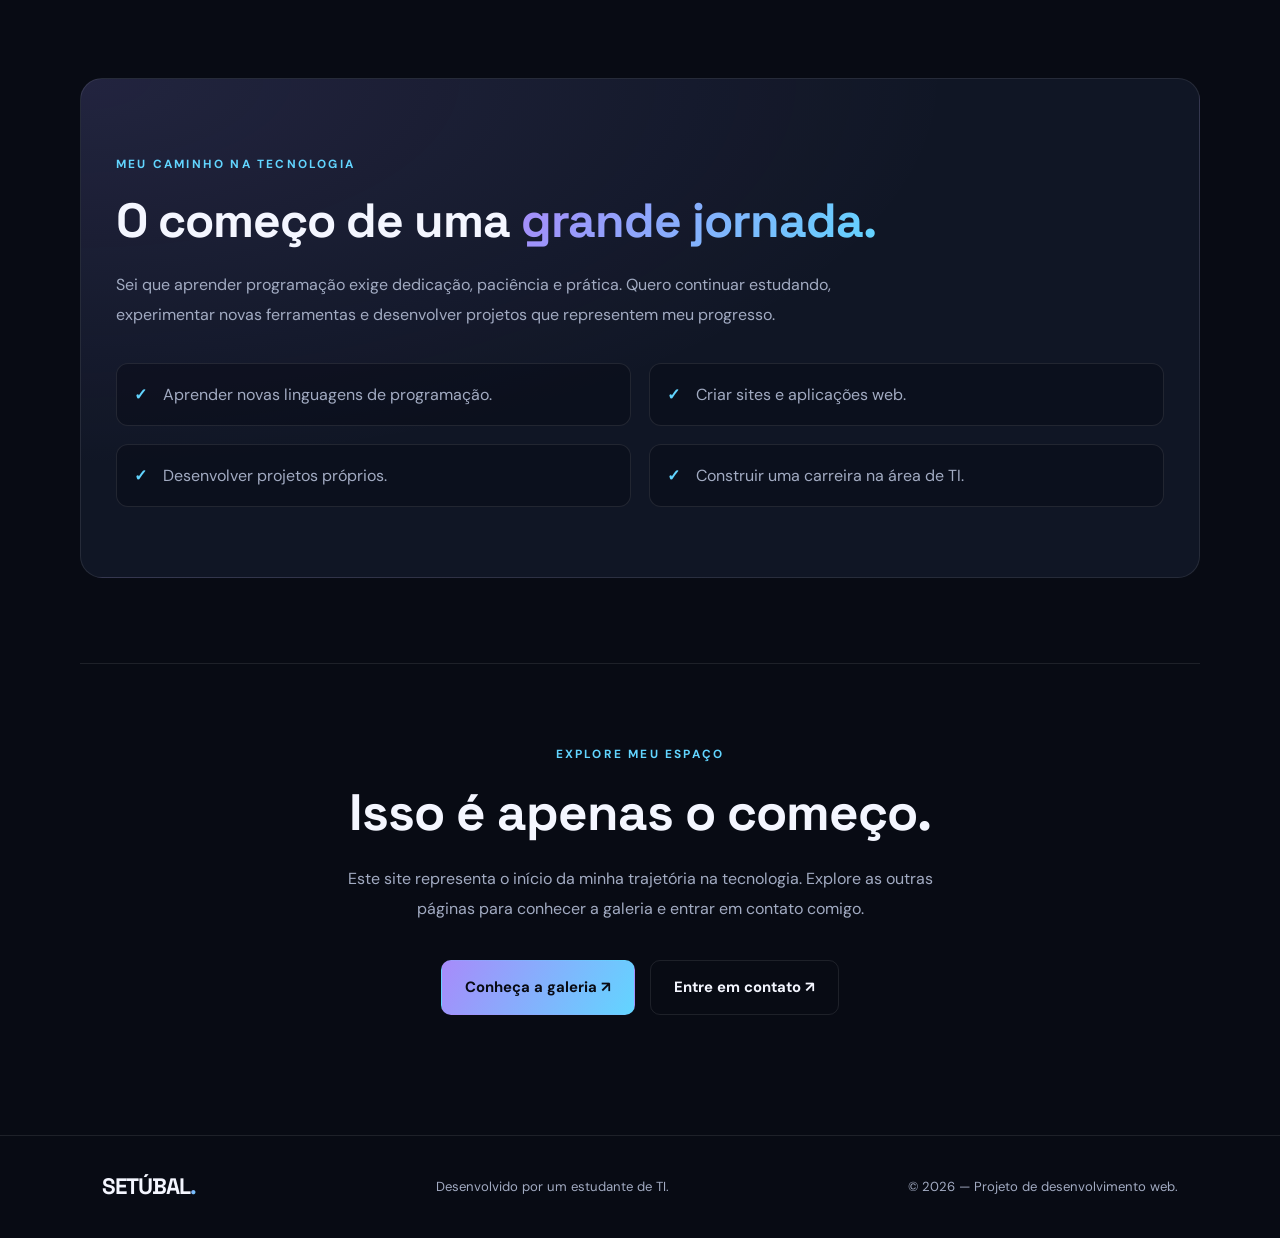
==== commit 5b04f0ba: "Revise portfolio content for Setúbal Updated the portfolio content to reflect new information about " ====
--- a/index.html
+++ b/index.html
@@ -7,25 +7,21 @@
     <meta name="viewport" content="width=device-width, initial-scale=1.0">
 
     <meta name="description"
-        content="Conheça meu portfólio, minha jornada como estudante de Tecnologia da Informação e meus projetos de programação.">
+        content="Conheça Setúbal, estudante de Tecnologia da Informação, sua jornada, seus objetivos e seus projetos.">
 
     <meta name="theme-color" content="#080b14">
 
-    <title>Meu Portfólio | Estudante de TI</title>
+    <title>Setúbal | Portfólio de TI</title>
 
     <link rel="stylesheet" href="style.css">
 
     <style>
-        /* =====================================
-           ESTILO EXCLUSIVO DA PÁGINA INICIAL
-           ===================================== */
+        /* APRESENTAÇÃO */
 
         .inicio {
             width: min(1120px, 88%);
             margin: auto;
         }
-
-        /* APRESENTAÇÃO PRINCIPAL */
 
         .apresentacao {
             min-height: 590px;
@@ -45,12 +41,10 @@
             gap: 10px;
             padding: 9px 15px;
             margin-bottom: 28px;
-
             color: var(--azul);
             background: rgba(98, 213, 255, 0.06);
             border: 1px solid rgba(98, 213, 255, 0.2);
             border-radius: 30px;
-
             font-size: 0.75rem;
             font-weight: 700;
             letter-spacing: 1.5px;
@@ -91,6 +85,7 @@
             color: var(--texto-suave);
             font-size: 1rem;
             line-height: 1.9;
+            margin-bottom: 14px;
         }
 
         .acoes-inicio {
@@ -99,8 +94,6 @@
             gap: 15px;
             margin-top: 35px;
         }
-
-        /* DETALHES DECORATIVOS SEM IMAGENS */
 
         .detalhe {
             width: 100%;
@@ -115,7 +108,7 @@
             opacity: 0.5;
         }
 
-        /* SEÇÃO SOBRE MIM */
+        /* SOBRE MIM */
 
         .sobre-mim {
             padding: 75px 0;
@@ -145,39 +138,28 @@
 
         .bloco-sobre {
             padding: 28px;
-            background: linear-gradient(
-                145deg,
-                #121a2b,
-                #0c1120
-            );
+            background: linear-gradient(145deg, #121a2b, #0c1120);
             border: 1px solid var(--borda);
             border-radius: 16px;
-            transition:
-                transform 0.3s ease,
-                border-color 0.3s ease,
-                background 0.3s ease;
+            transition: transform 0.3s ease,
+                        border-color 0.3s ease;
         }
 
         .bloco-sobre:hover {
             transform: translateY(-6px);
             border-color: rgba(167, 139, 250, 0.5);
-            background: #141c2e;
         }
 
         .icone-texto {
             display: grid;
             place-items: center;
-
             width: 48px;
             height: 48px;
             margin-bottom: 22px;
-
             border: 1px solid rgba(167, 139, 250, 0.25);
             border-radius: 12px;
-
             background: rgba(167, 139, 250, 0.1);
             color: var(--roxo);
-
             font-family: monospace;
             font-size: 1.2rem;
             font-weight: bold;
@@ -198,7 +180,6 @@
         .objetivos {
             padding: 70px 35px;
             margin: 20px 0 85px;
-
             background:
                 radial-gradient(
                     ellipse at top left,
@@ -206,7 +187,6 @@
                     transparent 55%
                 ),
                 #101625;
-
             border: 1px solid var(--borda);
             border-radius: 22px;
         }
@@ -250,7 +230,6 @@
             text-align: center;
             padding: 75px 20px;
             margin-bottom: 45px;
-
             border-top: 1px solid var(--borda);
         }
 
@@ -284,7 +263,56 @@
             }
         }
 
-        /* ACESSIBILIDADE */
+        /* TABLETS */
+
+        @media (max-width: 800px) {
+            .grade-sobre {
+                grid-template-columns: 1fr 1fr;
+            }
+
+            .apresentacao {
+                min-height: auto;
+                padding: 75px 0;
+            }
+        }
+
+        /* CELULARES */
+
+        @media (max-width: 550px) {
+            .inicio {
+                width: 90%;
+            }
+
+            .apresentacao {
+                padding: 60px 0;
+            }
+
+            .apresentacao h1 {
+                font-size: clamp(2.7rem, 12vw, 4rem);
+                letter-spacing: -1.8px;
+            }
+
+            .acoes-inicio {
+                flex-direction: column;
+            }
+
+            .acoes-inicio .botao {
+                width: 100%;
+                text-align: center;
+            }
+
+            .grade-sobre {
+                grid-template-columns: 1fr;
+            }
+
+            .objetivos {
+                padding: 35px 22px;
+            }
+
+            .lista-objetivos {
+                grid-template-columns: 1fr;
+            }
+        }
 
         @media (prefers-reduced-motion: reduce) {
             .apresentacao-conteudo {
@@ -295,57 +323,6 @@
                 transition: none;
             }
         }
-
-        /* TABLETS */
-
-        @media (max-width: 800px) {
-            .grade-sobre {
-                grid-template-columns: 1fr 1fr;
-            }
-
-            .apresentacao {
-                min-height: auto;
-                padding: 75px 0;
-            }
-        }
-
-        /* CELULARES */
-
-        @media (max-width: 550px) {
-            .inicio {
-                width: 90%;
-            }
-
-            .apresentacao {
-                padding: 60px 0;
-            }
-
-            .apresentacao h1 {
-                font-size: clamp(2.7rem, 12vw, 4rem);
-                letter-spacing: -1.8px;
-            }
-
-            .acoes-inicio {
-                flex-direction: column;
-            }
-
-            .acoes-inicio .botao {
-                width: 100%;
-                text-align: center;
-            }
-
-            .grade-sobre {
-                grid-template-columns: 1fr;
-            }
-
-            .objetivos {
-                padding: 35px 22px;
-            }
-
-            .lista-objetivos {
-                grid-template-columns: 1fr;
-            }
-        }
     </style>
 </head>
 
@@ -356,11 +333,12 @@
     <header class="topo">
 
         <a href="index.html" class="logo">
-            PORTFÓLIO<span>.</span>
+            SETÚBAL<span>.</span>
         </a>
 
         <nav aria-label="Navegação principal">
             <ul class="menu">
+
                 <li>
                     <a href="index.html" class="ativo">
                         Início
@@ -378,6 +356,7 @@
                         Contato
                     </a>
                 </li>
+
             </ul>
         </nav>
 
@@ -387,7 +366,7 @@
 
     <main class="inicio">
 
-        <!-- BOAS-VINDAS -->
+        <!-- APRESENTAÇÃO -->
 
         <section class="apresentacao">
 
@@ -412,25 +391,25 @@
                 <p class="texto-apresentacao">
                     Estou no começo da minha jornada na TI, aprendendo
                     a transformar ideias em projetos por meio do código.
-                    Cada nova descoberta representa uma oportunidade
-                    de aprender, desenvolver minhas habilidades e
-                    construir meu futuro profissional.
+                    Cada nova descoberta é uma oportunidade de aprender,
+                    desenvolver minhas habilidades e construir meu futuro
+                    profissional.
                 </p>
 
                 <p class="texto-apresentacao">
-                    Criei este site para apresentar um pouco dos meus
-                    interesses, compartilhar minhas experiências de
-                    aprendizado e mostrar minha evolução no mundo
-                    da tecnologia.
+                    Criei este site para apresentar meus interesses,
+                    compartilhar meu aprendizado e mostrar minha evolução
+                    no mundo da tecnologia.
                 </p>
 
                 <div class="acoes-inicio">
 
                     <a href="#sobre" class="botao">
-                        Conheça mais sobre mim ↘
+                        Conheça mais sobre mim ↓
                     </a>
 
-                    <a href="galeria.html" class="botao botao-secundario">
+                    <a href="galeria.html"
+                       class="botao botao-secundario">
                         Explorar galeria ↗
                     </a>
 
@@ -459,9 +438,9 @@
 
                 <p>
                     A tecnologia está sempre evoluindo, e eu quero
-                    evoluir junto com ela. Meu objetivo é aprender
-                    continuamente, praticar o que estudo e transformar
-                    meu conhecimento em experiências reais.
+                    evoluir junto com ela. Meu objetivo é estudar,
+                    praticar o que aprendo e transformar meu conhecimento
+                    em experiências reais.
                 </p>
 
             </div>
@@ -470,15 +449,13 @@
 
                 <article class="bloco-sobre">
 
-                    <div class="icone-texto">
-                        &lt;/&gt;
-                    </div>
+                    <div class="icone-texto">&lt;/&gt;</div>
 
                     <h3>Programação</h3>
 
                     <p>
                         Estou desenvolvendo minha lógica de programação
-                        e aprendendo como escrever códigos para criar
+                        e aprendendo a escrever códigos para criar
                         soluções digitais.
                     </p>
 
@@ -486,14 +463,12 @@
 
                 <article class="bloco-sobre">
 
-                    <div class="icone-texto">
-                        { }
-                    </div>
+                    <div class="icone-texto">{ }</div>
 
                     <h3>Desenvolvimento web</h3>
 
                     <p>
-                        Tenho interesse em HTML e CSS e em aprender
+                        Tenho interesse em HTML e CSS e quero aprender
                         JavaScript para criar páginas modernas,
                         interativas e funcionais.
                     </p>
@@ -502,9 +477,7 @@
 
                 <article class="bloco-sobre">
 
-                    <div class="icone-texto">
-                        ++
-                    </div>
+                    <div class="icone-texto">++</div>
 
                     <h3>Evolução constante</h3>
 
@@ -520,7 +493,7 @@
 
         </section>
 
-        <!-- MEUS OBJETIVOS -->
+        <!-- OBJETIVOS PROFISSIONAIS -->
 
         <section class="objetivos">
 
@@ -535,9 +508,9 @@
 
             <p>
                 Sei que aprender programação exige dedicação,
-                paciência e prática. Por isso, quero continuar
-                estudando, experimentar novas ferramentas e
-                desenvolver projetos que representem meu progresso.
+                paciência e prática. Quero continuar estudando,
+                experimentar novas ferramentas e desenvolver
+                projetos que representem meu progresso.
             </p>
 
             <ul class="lista-objetivos">
@@ -575,9 +548,9 @@
             </h2>
 
             <p>
-                Quero que este site seja um registro da minha evolução
-                como estudante de tecnologia. Explore as outras páginas
-                para conhecer a galeria e entrar em contato comigo.
+                Este site representa o início da minha trajetória
+                na tecnologia. Explore as outras páginas para
+                conhecer a galeria e entrar em contato comigo.
             </p>
 
             <div class="acoes-inicio">
@@ -586,7 +559,8 @@
                     Conheça a galeria ↗
                 </a>
 
-                <a href="contato.html" class="botao botao-secundario">
+                <a href="contato.html"
+                   class="botao botao-secundario">
                     Entre em contato ↗
                 </a>
 
@@ -601,7 +575,7 @@
     <footer class="rodape">
 
         <a href="index.html" class="logo">
-            PORTFÓLIO<span>.</span>
+            SETÚBAL<span>.</span>
         </a>
 
         <p>
@@ -615,4 +589,5 @@
     </footer>
 
 </body>
+
 </html>
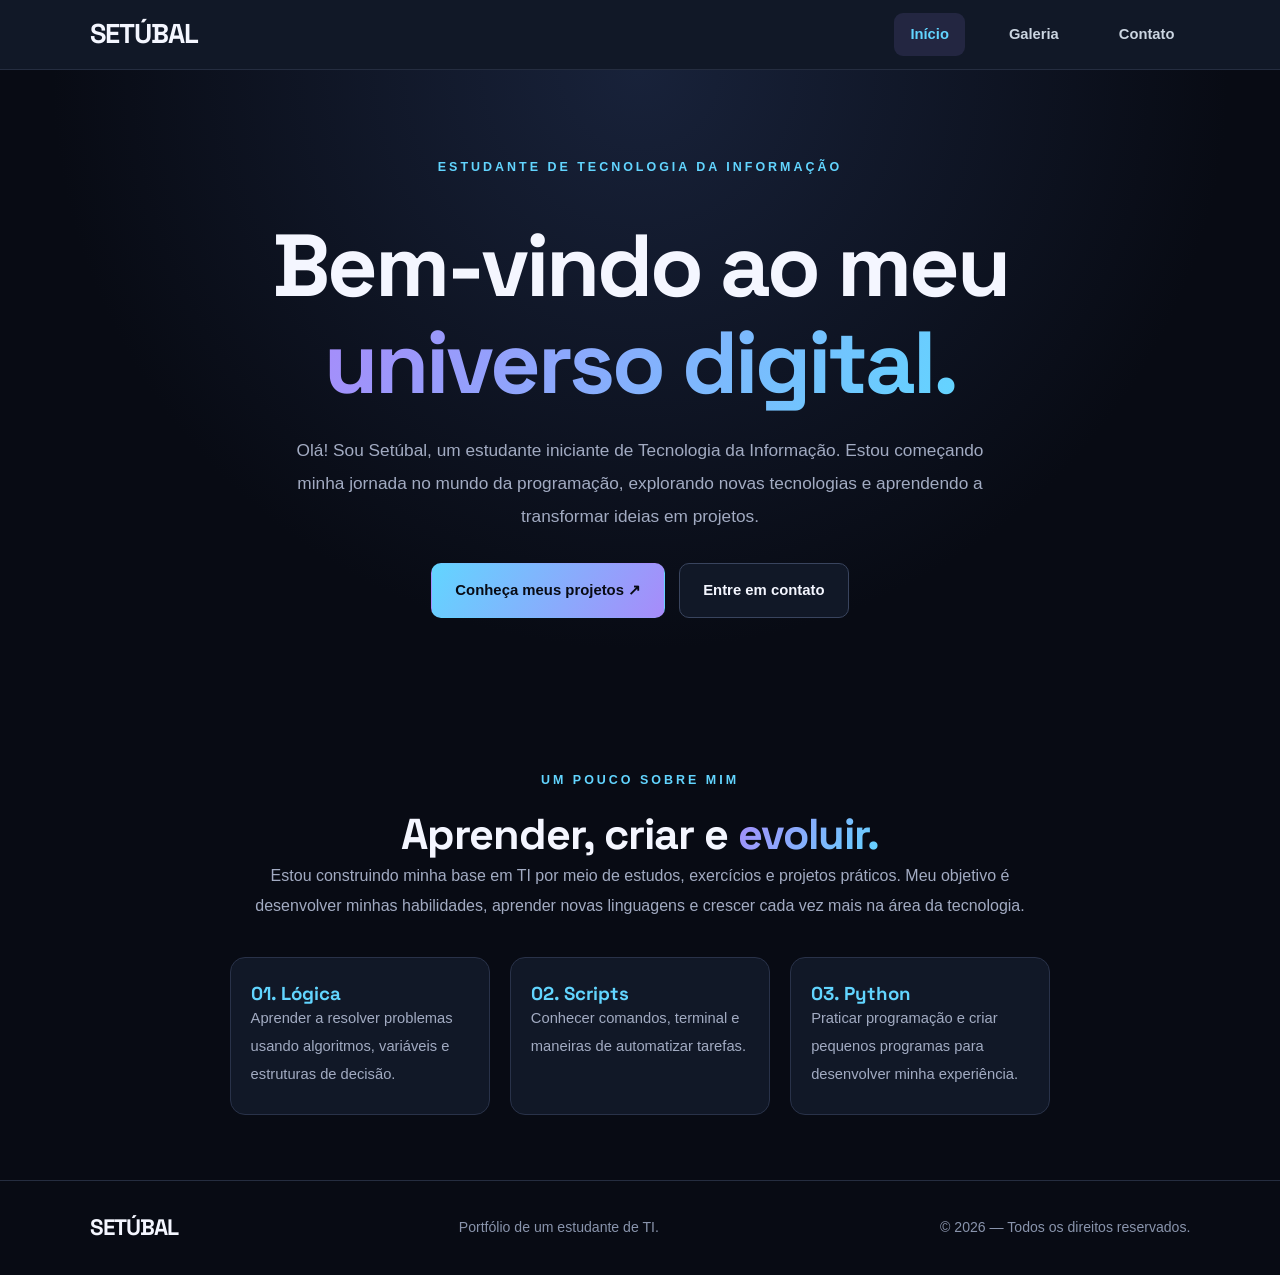
==== commit bf0b81ef: "Refactor index.html for improved structure and styles Updated the HTML structure and styles for the " ====
--- a/index.html
+++ b/index.html
@@ -1,593 +1,313 @@
 
 <!DOCTYPE html>
 <html lang="pt-BR">
-
 <head>
     <meta charset="UTF-8">
     <meta name="viewport" content="width=device-width, initial-scale=1.0">
-
-    <meta name="description"
-        content="Conheça Setúbal, estudante de Tecnologia da Informação, sua jornada, seus objetivos e seus projetos.">
-
     <meta name="theme-color" content="#080b14">
-
-    <title>Setúbal | Portfólio de TI</title>
-
+    <meta name="description" content="Conheça Setúbal, estudante de Tecnologia da Informação.">
+    <title>Setúbal | Início</title>
     <link rel="stylesheet" href="style.css">
 
     <style>
-        /* APRESENTAÇÃO */
+        body {
+            margin: 0;
+            background: #080b14;
+            color: #f4f6ff;
+            font-family: Arial, Helvetica, sans-serif;
+        }
+
+        .topo {
+            min-height: 70px;
+            padding: 0 7%;
+            display: flex;
+            align-items: center;
+            justify-content: space-between;
+            gap: 20px;
+            background: #111827;
+            border-bottom: 1px solid #252d40;
+        }
+
+        .logo {
+            color: #f4f6ff;
+            font-size: 1.7rem;
+            font-weight: 800;
+            text-decoration: none;
+            letter-spacing: -1px;
+        }
+
+        .menu {
+            display: flex;
+            gap: 28px;
+            align-items: center;
+            list-style: none;
+            padding: 0;
+            margin: 0;
+        }
+
+        .menu a {
+            color: #cbd5e1;
+            text-decoration: none;
+            font-weight: 700;
+            transition: color .2s;
+        }
+
+        .menu a:hover,
+        .menu a.ativo {
+            color: #62d5ff;
+        }
 
         .inicio {
-            width: min(1120px, 88%);
+            min-height: 70vh;
+            display: flex;
+            align-items: center;
+            justify-content: center;
+            padding: 70px 7%;
+            text-align: center;
+            background: radial-gradient(ellipse at top, #18223a 0%, #080b14 65%);
+        }
+
+        .apresentacao {
+            max-width: 850px;
+        }
+
+        .etiqueta {
+            color: #62d5ff;
+            font-size: .78rem;
+            font-weight: 800;
+            letter-spacing: 3px;
+        }
+
+        h1 {
+            font-size: clamp(2.8rem, 7vw, 5.5rem);
+            line-height: 1.1;
+            letter-spacing: -3px;
+            margin: 22px 0;
+        }
+
+        h1 span,
+        .destaque {
+            background: linear-gradient(120deg, #a78bfa, #62d5ff);
+            color: transparent;
+            background-clip: text;
+            -webkit-background-clip: text;
+        }
+
+        .apresentacao p {
+            color: #a2abc2;
+            font-size: 1.08rem;
+            line-height: 1.9;
+            max-width: 720px;
+            margin: 0 auto 30px;
+        }
+
+        .botoes {
+            display: flex;
+            flex-wrap: wrap;
+            justify-content: center;
+            gap: 14px;
+        }
+
+        .botao {
+            display: inline-block;
+            padding: 14px 23px;
+            border-radius: 10px;
+            text-decoration: none;
+            font-weight: 800;
+            transition: transform .2s, filter .2s;
+        }
+
+        .botao:hover {
+            transform: translateY(-3px);
+            filter: brightness(1.1);
+        }
+
+        .botao-principal {
+            color: #080b14;
+            background: linear-gradient(120deg, #62d5ff, #a78bfa);
+        }
+
+        .botao-secundario {
+            color: #f4f6ff;
+            border: 1px solid #39445e;
+            background: #111827;
+        }
+
+        .sobre {
+            max-width: 1000px;
             margin: auto;
-        }
-
-        .apresentacao {
-            min-height: 590px;
-            display: flex;
-            align-items: center;
-            padding: 85px 0;
-        }
-
-        .apresentacao-conteudo {
-            max-width: 850px;
-            animation: entrada 0.9s ease both;
-        }
-
-        .selo {
-            display: inline-flex;
-            align-items: center;
-            gap: 10px;
-            padding: 9px 15px;
-            margin-bottom: 28px;
-            color: var(--azul);
-            background: rgba(98, 213, 255, 0.06);
-            border: 1px solid rgba(98, 213, 255, 0.2);
-            border-radius: 30px;
-            font-size: 0.75rem;
-            font-weight: 700;
-            letter-spacing: 1.5px;
-        }
-
-        .selo::before {
-            content: "";
-            width: 8px;
-            height: 8px;
-            border-radius: 50%;
-            background: var(--azul);
-            box-shadow: 0 0 12px var(--azul);
-        }
-
-        .apresentacao h1 {
-            max-width: 800px;
-            font-size: clamp(3rem, 7vw, 5.8rem);
-            line-height: 1.05;
-            letter-spacing: -3px;
-            margin-bottom: 28px;
-        }
-
-        .apresentacao h1 span {
-            display: block;
-            margin-top: 10px;
-        }
-
-        .texto-destaque {
-            max-width: 720px;
-            color: var(--texto);
-            font-size: clamp(1.1rem, 2vw, 1.3rem);
-            line-height: 1.8;
-            margin-bottom: 18px;
-        }
-
-        .texto-apresentacao {
-            max-width: 680px;
-            color: var(--texto-suave);
-            font-size: 1rem;
+            padding: 65px 7%;
+            text-align: center;
+        }
+
+        .sobre h2 {
+            font-size: clamp(1.8rem, 4vw, 2.7rem);
+        }
+
+        .sobre p {
+            color: #a2abc2;
             line-height: 1.9;
-            margin-bottom: 14px;
-        }
-
-        .acoes-inicio {
-            display: flex;
-            flex-wrap: wrap;
-            gap: 15px;
-            margin-top: 35px;
-        }
-
-        .detalhe {
-            width: 100%;
-            height: 1px;
-            margin-top: 45px;
-            background: linear-gradient(
-                90deg,
-                var(--roxo),
-                var(--azul),
-                transparent
-            );
-            opacity: 0.5;
-        }
-
-        /* SOBRE MIM */
-
-        .sobre-mim {
-            padding: 75px 0;
-            border-top: 1px solid var(--borda);
-        }
-
-        .cabecalho-secao {
-            max-width: 700px;
-            margin-bottom: 38px;
-        }
-
-        .cabecalho-secao h2 {
-            font-size: clamp(2rem, 4vw, 3.2rem);
-            margin-bottom: 18px;
-        }
-
-        .cabecalho-secao p {
-            font-size: 1rem;
-            line-height: 1.9;
-        }
-
-        .grade-sobre {
+            max-width: 780px;
+            margin: auto;
+        }
+
+        .areas {
             display: grid;
             grid-template-columns: repeat(3, minmax(0, 1fr));
             gap: 20px;
-        }
-
-        .bloco-sobre {
-            padding: 28px;
-            background: linear-gradient(145deg, #121a2b, #0c1120);
-            border: 1px solid var(--borda);
-            border-radius: 16px;
-            transition: transform 0.3s ease,
-                        border-color 0.3s ease;
-        }
-
-        .bloco-sobre:hover {
-            transform: translateY(-6px);
-            border-color: rgba(167, 139, 250, 0.5);
-        }
-
-        .icone-texto {
-            display: grid;
-            place-items: center;
-            width: 48px;
-            height: 48px;
-            margin-bottom: 22px;
-            border: 1px solid rgba(167, 139, 250, 0.25);
-            border-radius: 12px;
-            background: rgba(167, 139, 250, 0.1);
-            color: var(--roxo);
-            font-family: monospace;
-            font-size: 1.2rem;
-            font-weight: bold;
-        }
-
-        .bloco-sobre h3 {
-            font-size: 1.2rem;
-            margin-bottom: 12px;
-        }
-
-        .bloco-sobre p {
-            font-size: 0.94rem;
-            line-height: 1.8;
-        }
-
-        /* OBJETIVOS */
-
-        .objetivos {
-            padding: 70px 35px;
-            margin: 20px 0 85px;
-            background:
-                radial-gradient(
-                    ellipse at top left,
-                    rgba(167, 139, 250, 0.12),
-                    transparent 55%
-                ),
-                #101625;
-            border: 1px solid var(--borda);
-            border-radius: 22px;
-        }
-
-        .objetivos h2 {
-            font-size: clamp(2rem, 4vw, 3rem);
-            margin-bottom: 20px;
-        }
-
-        .objetivos > p {
-            max-width: 720px;
-            line-height: 1.9;
-        }
-
-        .lista-objetivos {
-            display: grid;
-            grid-template-columns: repeat(2, minmax(0, 1fr));
-            gap: 18px;
-            margin-top: 32px;
-            list-style: none;
-        }
-
-        .lista-objetivos li {
-            padding: 17px;
-            border: 1px solid var(--borda);
-            border-radius: 12px;
-            background: rgba(8, 11, 20, 0.45);
-            color: var(--texto-suave);
-        }
-
-        .lista-objetivos li::before {
-            content: "✓";
-            margin-right: 12px;
-            color: var(--azul);
-            font-weight: bold;
-        }
-
-        /* CHAMADA FINAL */
-
-        .final-inicio {
-            text-align: center;
-            padding: 75px 20px;
-            margin-bottom: 45px;
-            border-top: 1px solid var(--borda);
-        }
-
-        .final-inicio h2 {
-            max-width: 750px;
-            margin: 0 auto 20px;
-            font-size: clamp(2rem, 4vw, 3.4rem);
-        }
-
-        .final-inicio p {
-            max-width: 600px;
-            margin: 0 auto;
-            line-height: 1.9;
-        }
-
-        .final-inicio .acoes-inicio {
-            justify-content: center;
-        }
-
-        /* ANIMAÇÃO */
-
-        @keyframes entrada {
-            from {
-                opacity: 0;
-                transform: translateY(25px);
-            }
-
-            to {
-                opacity: 1;
-                transform: translateY(0);
-            }
-        }
-
-        /* TABLETS */
-
-        @media (max-width: 800px) {
-            .grade-sobre {
-                grid-template-columns: 1fr 1fr;
-            }
-
-            .apresentacao {
-                min-height: auto;
-                padding: 75px 0;
-            }
-        }
-
-        /* CELULARES */
-
-        @media (max-width: 550px) {
+            margin-top: 35px;
+        }
+
+        .area {
+            padding: 25px 20px;
+            text-align: left;
+            background: #111827;
+            border: 1px solid #293249;
+            border-radius: 15px;
+        }
+
+        .area h3 {
+            color: #62d5ff;
+        }
+
+        .area p {
+            font-size: .92rem;
+        }
+
+        .rodape {
+            padding: 28px 7%;
+            display: flex;
+            flex-wrap: wrap;
+            justify-content: space-between;
+            align-items: center;
+            gap: 15px;
+            background: #080b14;
+            border-top: 1px solid #252d40;
+        }
+
+        .rodape p {
+            color: #8994ac;
+            font-size: .88rem;
+        }
+
+        @media (max-width: 650px) {
+            .topo {
+                padding: 20px 5%;
+                flex-direction: column;
+            }
+
+            .menu {
+                gap: 20px;
+                flex-wrap: wrap;
+                justify-content: center;
+            }
+
+            .areas {
+                grid-template-columns: 1fr;
+            }
+
             .inicio {
-                width: 90%;
-            }
-
-            .apresentacao {
-                padding: 60px 0;
-            }
-
-            .apresentacao h1 {
-                font-size: clamp(2.7rem, 12vw, 4rem);
-                letter-spacing: -1.8px;
-            }
-
-            .acoes-inicio {
+                padding: 65px 6%;
+            }
+
+            h1 {
+                letter-spacing: -1.5px;
+            }
+
+            .rodape {
                 flex-direction: column;
-            }
-
-            .acoes-inicio .botao {
-                width: 100%;
                 text-align: center;
-            }
-
-            .grade-sobre {
-                grid-template-columns: 1fr;
-            }
-
-            .objetivos {
-                padding: 35px 22px;
-            }
-
-            .lista-objetivos {
-                grid-template-columns: 1fr;
-            }
-        }
-
-        @media (prefers-reduced-motion: reduce) {
-            .apresentacao-conteudo {
-                animation: none;
-            }
-
-            .bloco-sobre {
-                transition: none;
             }
         }
     </style>
 </head>
 
 <body>
-
-    <!-- CABEÇALHO -->
-
     <header class="topo">
-
-        <a href="index.html" class="logo">
-            SETÚBAL<span>.</span>
-        </a>
-
-        <nav aria-label="Navegação principal">
+        <a href="index.html" class="logo">SETÚBAL</a>
+
+        <nav aria-label="Menu principal">
             <ul class="menu">
-
-                <li>
-                    <a href="index.html" class="ativo">
-                        Início
-                    </a>
-                </li>
-
-                <li>
-                    <a href="galeria.html">
-                        Galeria
-                    </a>
-                </li>
-
-                <li>
-                    <a href="contato.html">
-                        Contato
-                    </a>
-                </li>
-
+                <li><a href="index.html" class="ativo">Início</a></li>
+                <li><a href="galeria.html">Galeria</a></li>
+                <li><a href="contato.html">Contato</a></li>
             </ul>
         </nav>
-
     </header>
 
-    <!-- CONTEÚDO PRINCIPAL -->
-
-    <main class="inicio">
-
-        <!-- APRESENTAÇÃO -->
-
-        <section class="apresentacao">
-
-            <div class="apresentacao-conteudo">
-
-                <span class="selo">
-                    ESTUDANTE DE TECNOLOGIA DA INFORMAÇÃO
-                </span>
+    <main>
+        <section class="inicio">
+            <div class="apresentacao">
+                <span class="etiqueta">ESTUDANTE DE TECNOLOGIA DA INFORMAÇÃO</span>
 
                 <h1>
-                    Bem-vindo ao
-                    <span>meu universo.</span>
+                    Bem-vindo ao meu<br>
+                    <span>universo digital.</span>
                 </h1>
 
-                <p class="texto-destaque">
-                    Olá! Seja muito bem-vindo ao meu espaço na internet.
-                    Sou um estudante iniciante de Tecnologia da Informação,
-                    interessado em programação, desenvolvimento web
-                    e inovação.
+                <p>
+                    Olá! Sou Setúbal, um estudante iniciante de Tecnologia
+                    da Informação. Estou começando minha jornada no mundo
+                    da programação, explorando novas tecnologias e aprendendo
+                    a transformar ideias em projetos.
                 </p>
 
-                <p class="texto-apresentacao">
-                    Estou no começo da minha jornada na TI, aprendendo
-                    a transformar ideias em projetos por meio do código.
-                    Cada nova descoberta é uma oportunidade de aprender,
-                    desenvolver minhas habilidades e construir meu futuro
-                    profissional.
-                </p>
-
-                <p class="texto-apresentacao">
-                    Criei este site para apresentar meus interesses,
-                    compartilhar meu aprendizado e mostrar minha evolução
-                    no mundo da tecnologia.
-                </p>
-
-                <div class="acoes-inicio">
-
-                    <a href="#sobre" class="botao">
-                        Conheça mais sobre mim ↓
+                <div class="botoes">
+                    <a href="galeria.html" class="botao botao-principal">
+                        Conheça meus projetos ↗
                     </a>
 
-                    <a href="galeria.html"
-                       class="botao botao-secundario">
-                        Explorar galeria ↗
+                    <a href="contato.html" class="botao botao-secundario">
+                        Entre em contato
                     </a>
-
                 </div>
-
-                <div class="detalhe"></div>
-
             </div>
-
         </section>
 
-        <!-- SOBRE MIM -->
-
-        <section class="sobre-mim" id="sobre">
-
-            <div class="cabecalho-secao">
-
-                <span class="etiqueta">
-                    UM POUCO SOBRE MIM
-                </span>
-
-                <h2>
-                    Aprendendo hoje.
-                    <span>Construindo o amanhã.</span>
-                </h2>
-
-                <p>
-                    A tecnologia está sempre evoluindo, e eu quero
-                    evoluir junto com ela. Meu objetivo é estudar,
-                    praticar o que aprendo e transformar meu conhecimento
-                    em experiências reais.
-                </p>
-
+        <section class="sobre">
+            <span class="etiqueta">UM POUCO SOBRE MIM</span>
+
+            <h2>Aprender, criar e <span class="destaque">evoluir.</span></h2>
+
+            <p>
+                Estou construindo minha base em TI por meio de estudos,
+                exercícios e projetos práticos. Meu objetivo é desenvolver
+                minhas habilidades, aprender novas linguagens e crescer
+                cada vez mais na área da tecnologia.
+            </p>
+
+            <div class="areas">
+                <article class="area">
+                    <h3>01. Lógica</h3>
+                    <p>
+                        Aprender a resolver problemas usando algoritmos,
+                        variáveis e estruturas de decisão.
+                    </p>
+                </article>
+
+                <article class="area">
+                    <h3>02. Scripts</h3>
+                    <p>
+                        Conhecer comandos, terminal e maneiras de
+                        automatizar tarefas.
+                    </p>
+                </article>
+
+                <article class="area">
+                    <h3>03. Python</h3>
+                    <p>
+                        Praticar programação e criar pequenos programas
+                        para desenvolver minha experiência.
+                    </p>
+                </article>
             </div>
-
-            <div class="grade-sobre">
-
-                <article class="bloco-sobre">
-
-                    <div class="icone-texto">&lt;/&gt;</div>
-
-                    <h3>Programação</h3>
-
-                    <p>
-                        Estou desenvolvendo minha lógica de programação
-                        e aprendendo a escrever códigos para criar
-                        soluções digitais.
-                    </p>
-
-                </article>
-
-                <article class="bloco-sobre">
-
-                    <div class="icone-texto">{ }</div>
-
-                    <h3>Desenvolvimento web</h3>
-
-                    <p>
-                        Tenho interesse em HTML e CSS e quero aprender
-                        JavaScript para criar páginas modernas,
-                        interativas e funcionais.
-                    </p>
-
-                </article>
-
-                <article class="bloco-sobre">
-
-                    <div class="icone-texto">++</div>
-
-                    <h3>Evolução constante</h3>
-
-                    <p>
-                        Quero ampliar meus conhecimentos, enfrentar
-                        novos desafios e melhorar meus projetos
-                        a cada etapa da minha jornada.
-                    </p>
-
-                </article>
-
-            </div>
-
         </section>
-
-        <!-- OBJETIVOS PROFISSIONAIS -->
-
-        <section class="objetivos">
-
-            <span class="etiqueta">
-                MEU CAMINHO NA TECNOLOGIA
-            </span>
-
-            <h2>
-                O começo de uma
-                <span>grande jornada.</span>
-            </h2>
-
-            <p>
-                Sei que aprender programação exige dedicação,
-                paciência e prática. Quero continuar estudando,
-                experimentar novas ferramentas e desenvolver
-                projetos que representem meu progresso.
-            </p>
-
-            <ul class="lista-objetivos">
-
-                <li>
-                    Aprender novas linguagens de programação.
-                </li>
-
-                <li>
-                    Criar sites e aplicações web.
-                </li>
-
-                <li>
-                    Desenvolver projetos próprios.
-                </li>
-
-                <li>
-                    Construir uma carreira na área de TI.
-                </li>
-
-            </ul>
-
-        </section>
-
-        <!-- CONHEÇA MAIS -->
-
-        <section class="final-inicio">
-
-            <span class="etiqueta">
-                EXPLORE MEU ESPAÇO
-            </span>
-
-            <h2>
-                Isso é apenas o começo.
-            </h2>
-
-            <p>
-                Este site representa o início da minha trajetória
-                na tecnologia. Explore as outras páginas para
-                conhecer a galeria e entrar em contato comigo.
-            </p>
-
-            <div class="acoes-inicio">
-
-                <a href="galeria.html" class="botao">
-                    Conheça a galeria ↗
-                </a>
-
-                <a href="contato.html"
-                   class="botao botao-secundario">
-                    Entre em contato ↗
-                </a>
-
-            </div>
-
-        </section>
-
     </main>
 
-    <!-- RODAPÉ -->
-
     <footer class="rodape">
-
-        <a href="index.html" class="logo">
-            SETÚBAL<span>.</span>
-        </a>
-
-        <p>
-            Desenvolvido por um estudante de TI.
-        </p>
-
-        <p>
-            © 2026 — Projeto de desenvolvimento web.
-        </p>
-
+        <a href="index.html" class="logo">SETÚBAL</a>
+        <p>Portfólio de um estudante de TI.</p>
+        <p>© 2026 — Todos os direitos reservados.</p>
     </footer>
-
 </body>
-
 </html>
